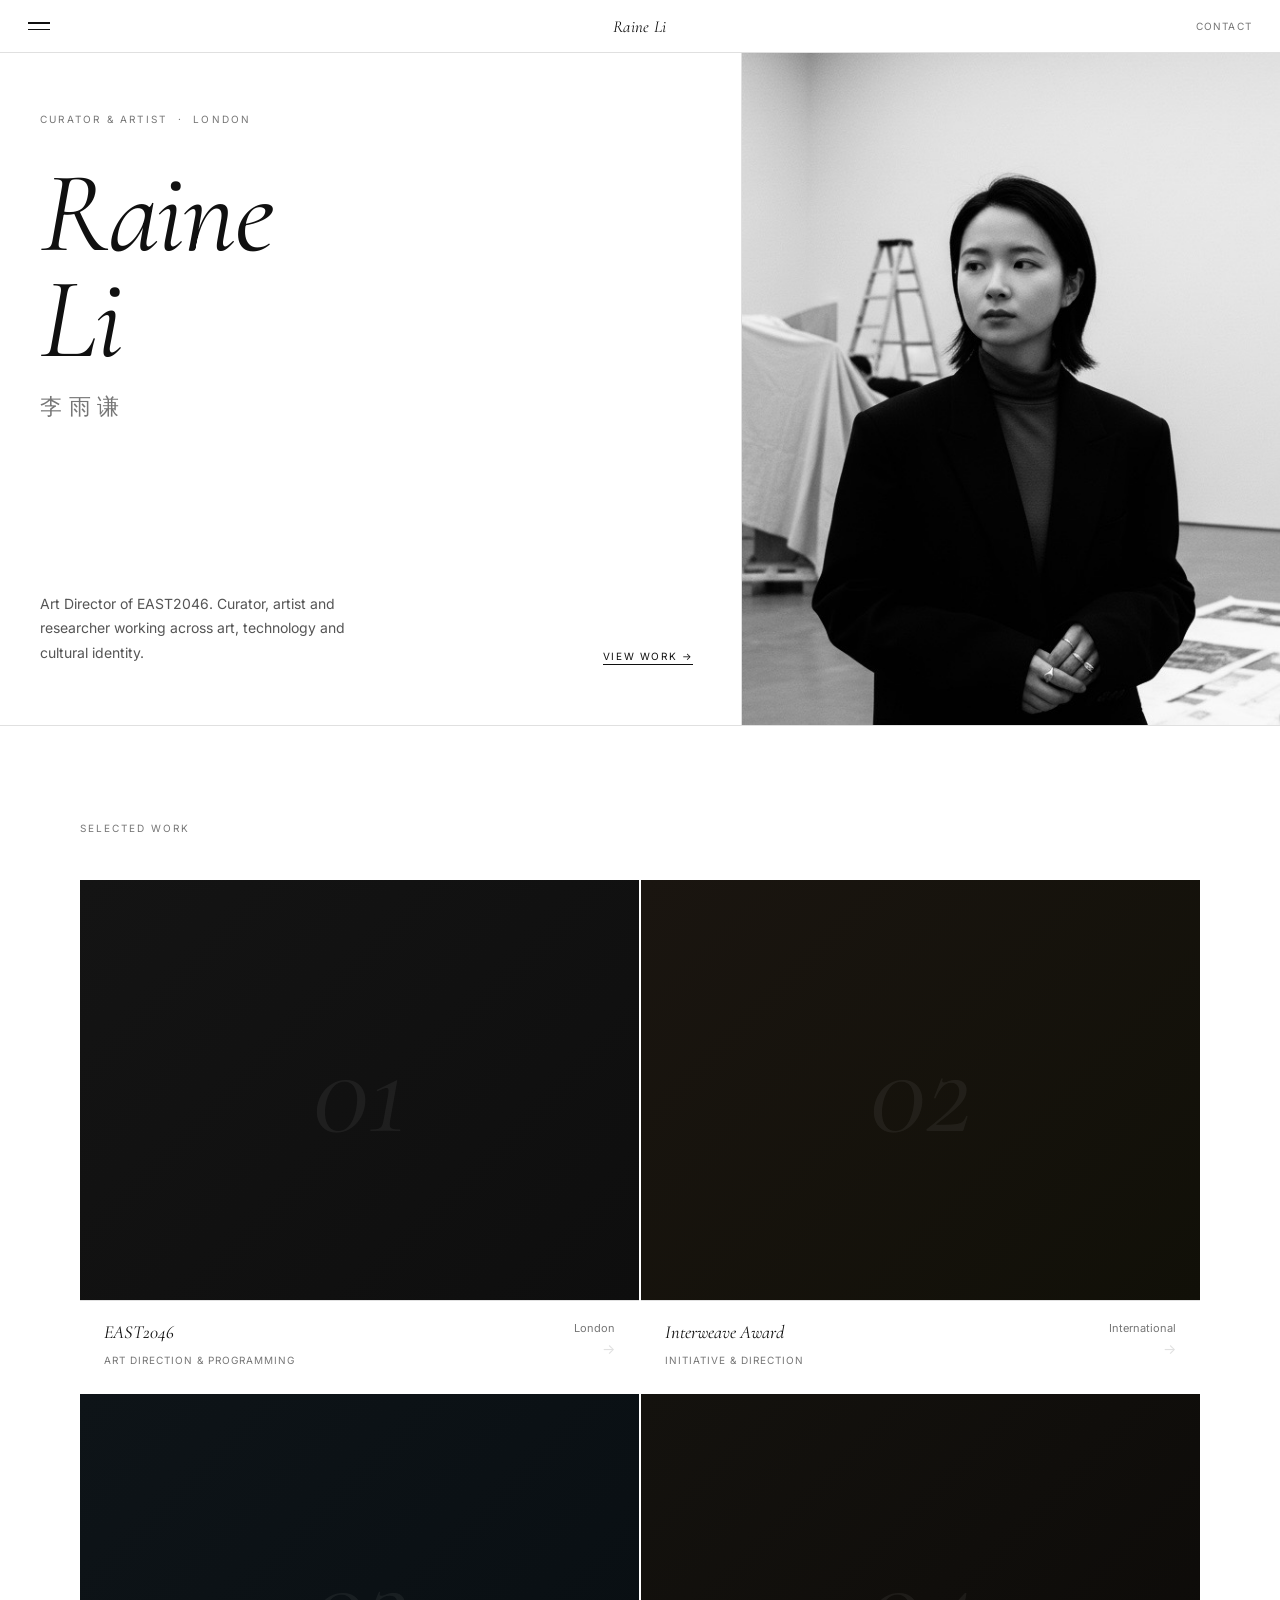
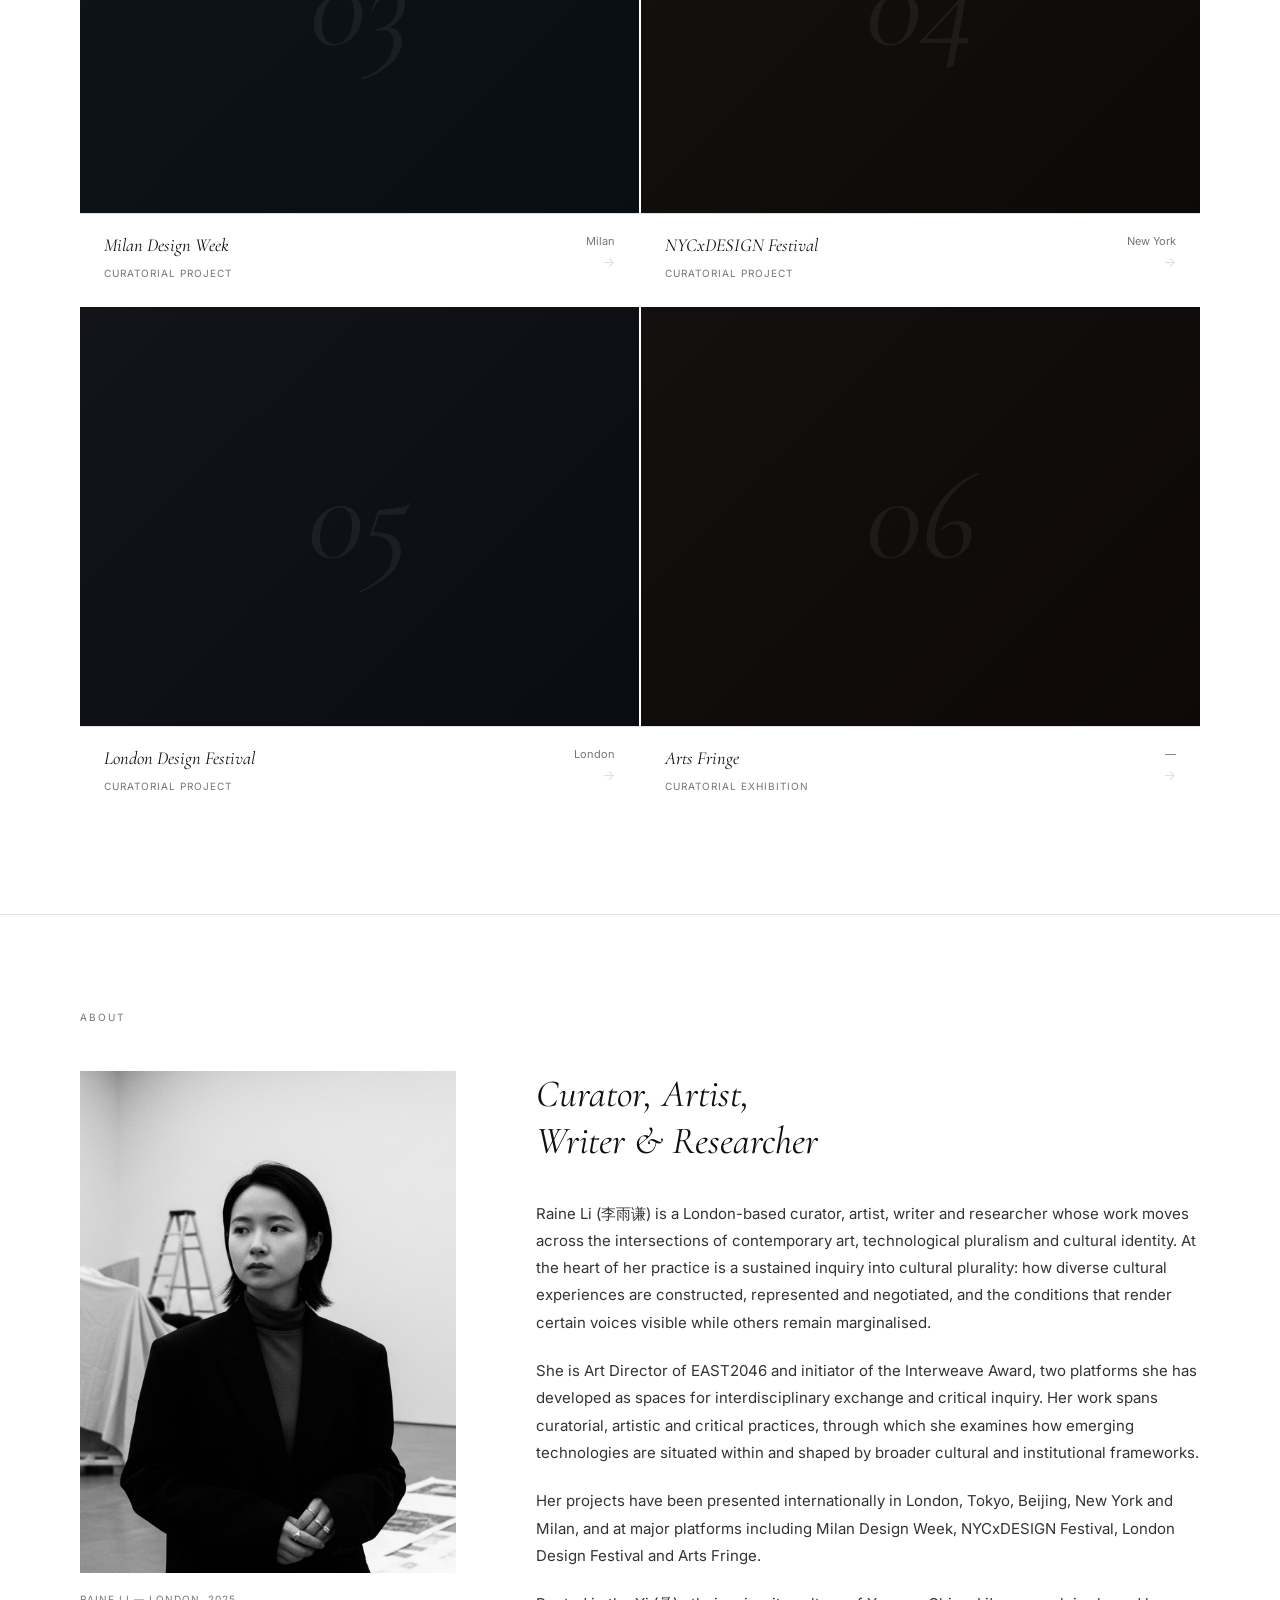
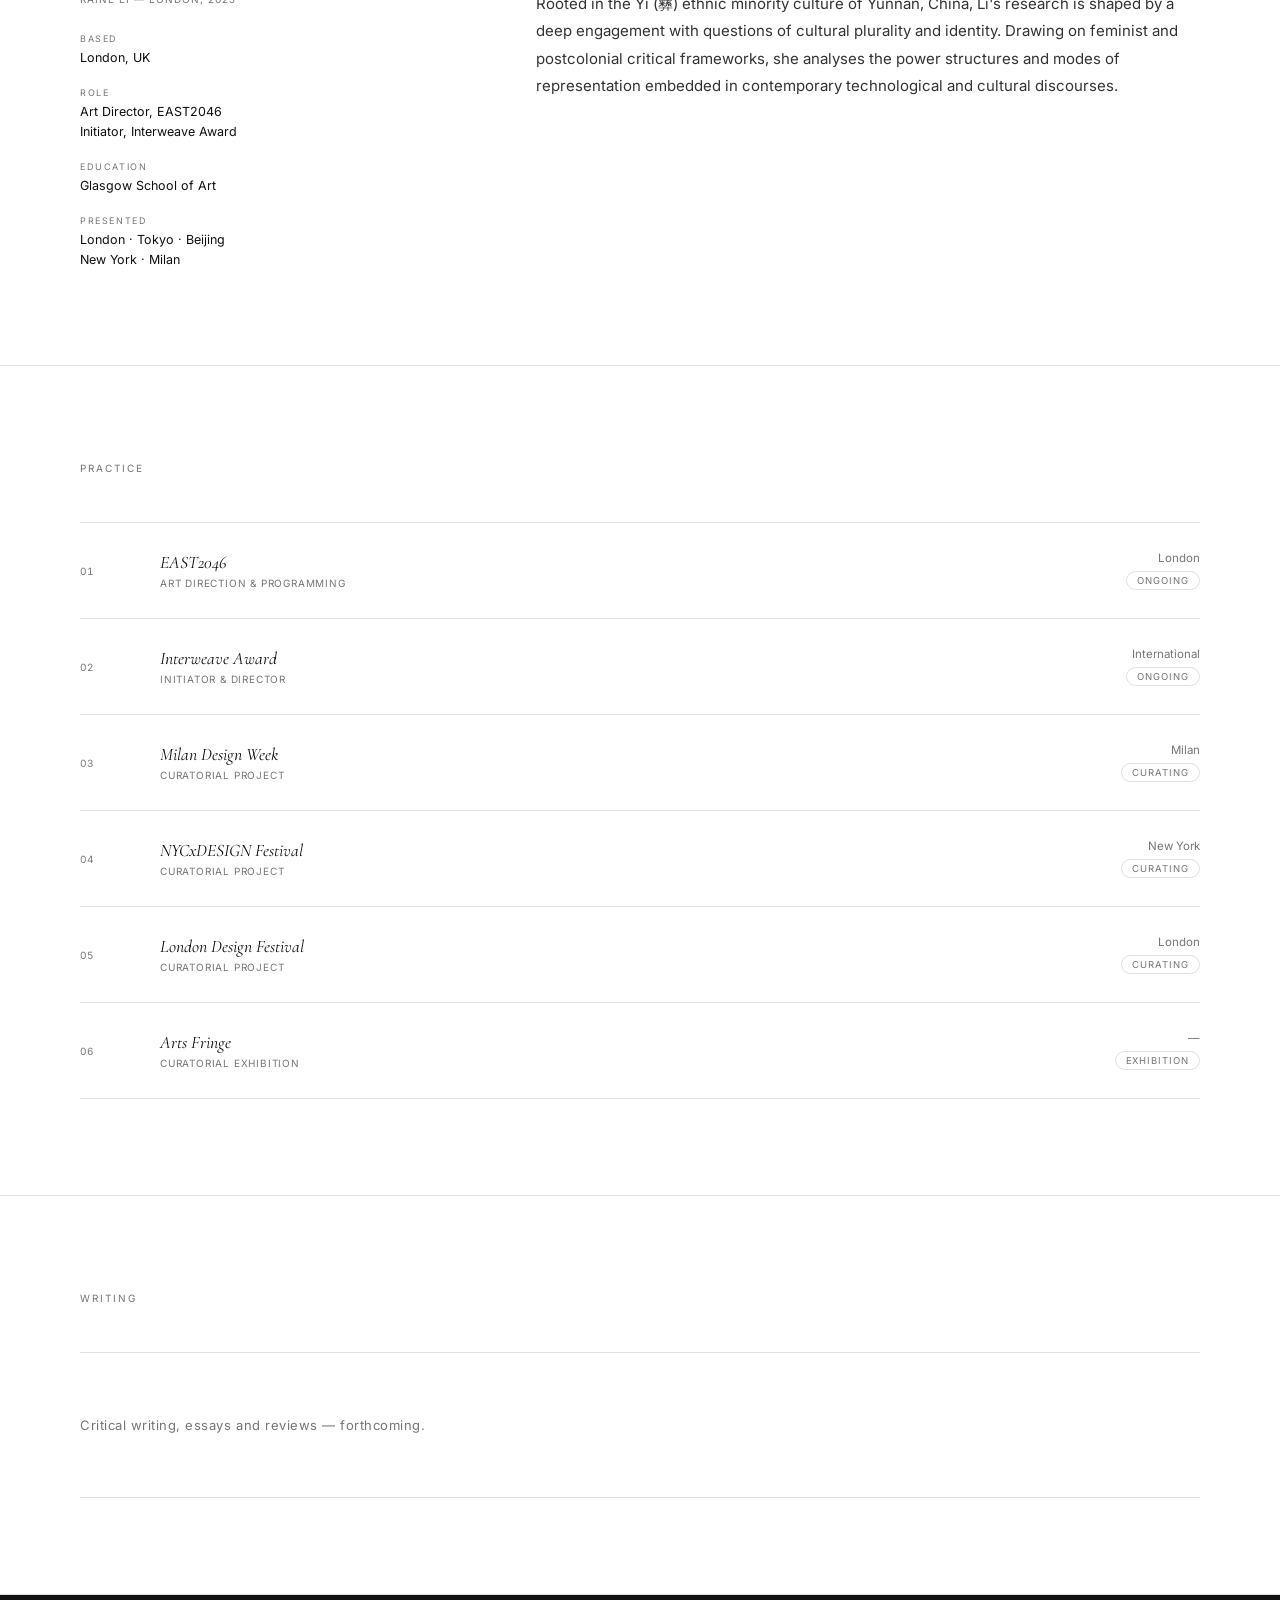
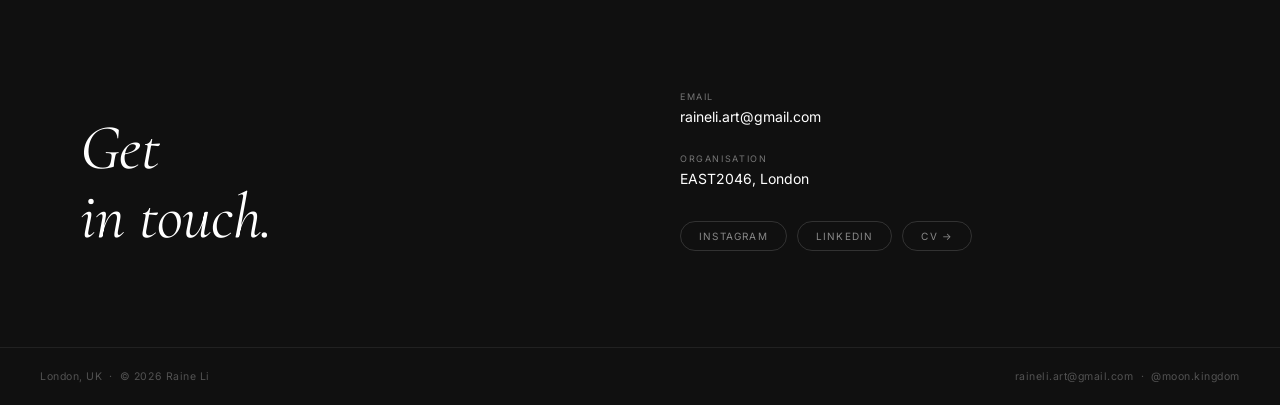
==== docs/index.html @ 2e4258d9 "Add initial website structure and assets - Created CNAME file for custom domain configuration. - Add" ====
<!DOCTYPE html>
<html lang="en">
<head>
  <meta charset="UTF-8" />
  <meta name="viewport" content="width=device-width, initial-scale=1.0" />
  <title>Raine Li — Curator & Artist</title>
  <meta name="description" content="Raine Li (李雨谦) is a London-based curator, artist, writer and researcher working across art, technology and cultural identity." />

  <!-- Fonts -->
  <link rel="preconnect" href="https://fonts.googleapis.com" />
  <link rel="preconnect" href="https://fonts.gstatic.com" crossorigin />
  <link href="https://fonts.googleapis.com/css2?family=Cormorant+Garamond:ital,wght@0,400;0,500;1,400;1,500&family=Inter:wght@300;400;500&display=swap" rel="stylesheet" />

  <!-- Styles -->
  <link rel="stylesheet" href="assets/css/style.css" />
</head>
<body>

  <!-- ══════════════════════════════════════════
       NAVIGATION
  ══════════════════════════════════════════ -->
  <nav class="nav js-nav" aria-label="Main navigation">

    <!-- Hamburger -->
    <button class="nav-burger js-burger" aria-label="Open menu" aria-expanded="false" aria-controls="nav-menu">
      <span></span>
      <span></span>
    </button>

    <!-- Logo (centred) -->
    <a href="index.html" class="nav-logo">Raine Li</a>

    <!-- Right slot — CV link, can be removed -->
    <div class="nav-right">
      <a href="#contact">Contact</a>
    </div>

  </nav>

  <!-- ══════════════════════════════════════════
       SIDE MENU  (Pace-style slide-in)
  ══════════════════════════════════════════ -->

  <!-- Scrim / backdrop -->
  <div class="nav-scrim js-nav-scrim" aria-hidden="true"></div>

  <!-- Menu panel -->
  <nav class="nav-menu js-nav-menu" id="nav-menu" aria-hidden="true" aria-label="Site menu">

    <!-- Close button -->
    <button class="nav-close js-nav-close" aria-label="Close menu">
      <svg viewBox="0 0 22 22" fill="none" xmlns="http://www.w3.org/2000/svg">
        <path fill-rule="evenodd" clip-rule="evenodd"
          d="M11 10.293l7.146-7.147.708.708L11.707 11l7.147 7.146-.708.708L11 11.707l-7.146 7.147-.708-.708L10.293 11 3.146 3.854l.708-.708L11 10.293z"
          fill="currentColor"/>
      </svg>
    </button>

    <!-- Primary links -->
    <ul class="nav-menu-list js-nav-list">
      <li class="nav-menu-item js-nav-item">
        <a href="#work">Work</a>
      </li>
      <li class="nav-menu-item js-nav-item">
        <a href="#about">About</a>
      </li>
      <li class="nav-menu-item js-nav-item">
        <a href="#practice">Practice</a>
      </li>
      <li class="nav-menu-item js-nav-item">
        <a href="#writing">Writing</a>
      </li>
      <li class="nav-menu-item js-nav-item">
        <a href="#contact">Contact</a>
      </li>
    </ul>

    <!-- Footer info inside menu -->
    <div class="nav-menu-footer js-nav-footer">
      <a href="mailto:raineli.art@gmail.com">raineli.art@gmail.com</a>
      <a href="https://instagram.com/moon.kingdom" target="_blank">@moon.kingdom</a>
      <a href="#" target="_blank">LinkedIn</a>
    </div>

  </nav>


  <!-- ══════════════════════════════════════════
       HERO  —  editorial, photo contained
  ══════════════════════════════════════════ -->
  <section class="hero" id="home">

    <div class="hero-text">
      <div class="hero-text-top">
        <span class="hero-eyebrow">Curator &amp; Artist &nbsp;·&nbsp; London</span>
        <h1 class="hero-name">Raine<br>Li</h1>
        <p class="hero-name-cn">李雨谦</p>
      </div>
      <div class="hero-text-bottom">
        <p class="hero-desc">
          Art Director of EAST2046. Curator, artist and researcher working across art, technology and cultural identity.
        </p>
        <a href="#work" class="hero-cta">View Work →</a>
      </div>
    </div>

    <div class="hero-media">
      <!-- Replace with: <img src="assets/images/portraits/raine-li.jpg" alt="Raine Li"> -->
      <img src="assets/images/portraits/raine-li.jpg" alt="Raine Li — London, 2025" />
    </div>

  </section>


  <!-- ══════════════════════════════════════════
       WORK / SELECTED PROJECTS
  ══════════════════════════════════════════ -->
  <section class="section" id="work">
    <div class="section-inner">
      <span class="eyebrow">Selected Work</span>

      <div class="projects-grid">

        <!-- PROJECT 01 — EAST2046 -->
        <a href="work/east2046.html" class="project-card">
          <div class="project-img">
            <!-- Add image: assets/images/work/east2046/cover.jpg -->
            <div class="project-placeholder ph-01">
              <span class="project-placeholder-num">01</span>
            </div>
          </div>
          <div class="project-info">
            <div class="project-info-left">
              <p class="project-title">EAST2046</p>
              <span class="project-sub">Art Direction &amp; Programming</span>
            </div>
            <div class="project-info-right">
              <span class="project-location">London</span>
              <span class="project-arrow">→</span>
            </div>
          </div>
        </a>

        <!-- PROJECT 02 — Interweave Award -->
        <a href="work/interweave-award.html" class="project-card">
          <div class="project-img">
            <!-- Add image: assets/images/work/interweave-award/cover.jpg -->
            <div class="project-placeholder ph-02">
              <span class="project-placeholder-num">02</span>
            </div>
          </div>
          <div class="project-info">
            <div class="project-info-left">
              <p class="project-title">Interweave Award</p>
              <span class="project-sub">Initiative &amp; Direction</span>
            </div>
            <div class="project-info-right">
              <span class="project-location">International</span>
              <span class="project-arrow">→</span>
            </div>
          </div>
        </a>

        <!-- PROJECT 03 — Milan Design Week -->
        <a href="work/milan-design-week.html" class="project-card">
          <div class="project-img">
            <!-- Add image: assets/images/work/milan-design-week/cover.jpg -->
            <div class="project-placeholder ph-03">
              <span class="project-placeholder-num">03</span>
            </div>
          </div>
          <div class="project-info">
            <div class="project-info-left">
              <p class="project-title">Milan Design Week</p>
              <span class="project-sub">Curatorial Project</span>
            </div>
            <div class="project-info-right">
              <span class="project-location">Milan</span>
              <span class="project-arrow">→</span>
            </div>
          </div>
        </a>

        <!-- PROJECT 04 — NYCxDESIGN -->
        <a href="work/nycxdesign.html" class="project-card">
          <div class="project-img">
            <!-- Add image: assets/images/work/nycxdesign/cover.jpg -->
            <div class="project-placeholder ph-04">
              <span class="project-placeholder-num">04</span>
            </div>
          </div>
          <div class="project-info">
            <div class="project-info-left">
              <p class="project-title">NYCxDESIGN Festival</p>
              <span class="project-sub">Curatorial Project</span>
            </div>
            <div class="project-info-right">
              <span class="project-location">New York</span>
              <span class="project-arrow">→</span>
            </div>
          </div>
        </a>

        <!-- PROJECT 05 — London Design Festival -->
        <a href="work/london-design-festival.html" class="project-card">
          <div class="project-img">
            <!-- Add image: assets/images/work/london-design-festival/cover.jpg -->
            <div class="project-placeholder ph-05">
              <span class="project-placeholder-num">05</span>
            </div>
          </div>
          <div class="project-info">
            <div class="project-info-left">
              <p class="project-title">London Design Festival</p>
              <span class="project-sub">Curatorial Project</span>
            </div>
            <div class="project-info-right">
              <span class="project-location">London</span>
              <span class="project-arrow">→</span>
            </div>
          </div>
        </a>

        <!-- PROJECT 06 — Arts Fringe -->
        <a href="work/arts-fringe.html" class="project-card">
          <div class="project-img">
            <!-- Add image: assets/images/work/arts-fringe/cover.jpg -->
            <div class="project-placeholder ph-06">
              <span class="project-placeholder-num">06</span>
            </div>
          </div>
          <div class="project-info">
            <div class="project-info-left">
              <p class="project-title">Arts Fringe</p>
              <span class="project-sub">Curatorial Exhibition</span>
            </div>
            <div class="project-info-right">
              <span class="project-location">—</span>
              <span class="project-arrow">→</span>
            </div>
          </div>
        </a>

      </div><!-- /projects-grid -->
    </div>
  </section>


  <!-- ══════════════════════════════════════════
       ABOUT
  ══════════════════════════════════════════ -->
  <section class="section" id="about">
    <div class="section-inner">
      <span class="eyebrow">About</span>

      <div class="about-grid">

        <!-- Left: portrait + meta -->
        <div class="about-left">
          <div class="about-portrait">
            <img src="assets/images/portraits/raine-li.jpg" alt="Raine Li" />
          </div>
          <p class="about-caption">Raine Li — London, 2025</p>
          <div class="about-meta">
            <div class="meta-item">
              <span class="meta-label">Based</span>
              <span class="meta-value">London, UK</span>
            </div>
            <div class="meta-item">
              <span class="meta-label">Role</span>
              <span class="meta-value">Art Director, EAST2046<br>Initiator, Interweave Award</span>
            </div>
            <div class="meta-item">
              <span class="meta-label">Education</span>
              <span class="meta-value">Glasgow School of Art</span>
            </div>
            <div class="meta-item">
              <span class="meta-label">Presented</span>
              <span class="meta-value">London · Tokyo · Beijing<br>New York · Milan</span>
            </div>
          </div>
        </div>

        <!-- Right: bio -->
        <div class="about-right">
          <h2 class="about-heading">Curator, Artist,<br>Writer &amp; Researcher</h2>
          <div class="about-text">
            <p>Raine Li (李雨谦) is a London-based curator, artist, writer and researcher whose work moves across the intersections of contemporary art, technological pluralism and cultural identity. At the heart of her practice is a sustained inquiry into cultural plurality: how diverse cultural experiences are constructed, represented and negotiated, and the conditions that render certain voices visible while others remain marginalised.</p>
            <p>She is Art Director of EAST2046 and initiator of the Interweave Award, two platforms she has developed as spaces for interdisciplinary exchange and critical inquiry. Her work spans curatorial, artistic and critical practices, through which she examines how emerging technologies are situated within and shaped by broader cultural and institutional frameworks.</p>
            <p>Her projects have been presented internationally in London, Tokyo, Beijing, New York and Milan, and at major platforms including Milan Design Week, NYCxDESIGN Festival, London Design Festival and Arts Fringe.</p>
            <p>Rooted in the Yi (彝) ethnic minority culture of Yunnan, China, Li's research is shaped by a deep engagement with questions of cultural plurality and identity. Drawing on feminist and postcolonial critical frameworks, she analyses the power structures and modes of representation embedded in contemporary technological and cultural discourses.</p>
          </div>
        </div>

      </div>
    </div>
  </section>


  <!-- ══════════════════════════════════════════
       PRACTICE — numbered list
  ══════════════════════════════════════════ -->
  <section class="section" id="practice">
    <div class="section-inner">
      <span class="eyebrow">Practice</span>

      <div class="practice-list">

        <div class="practice-row">
          <span class="practice-num">01</span>
          <div class="practice-info">
            <span class="practice-title">EAST2046</span>
            <span class="practice-sub">Art Direction &amp; Programming</span>
          </div>
          <div class="practice-right">
            <span class="practice-location">London</span>
            <span class="tag">Ongoing</span>
          </div>
        </div>

        <div class="practice-row">
          <span class="practice-num">02</span>
          <div class="practice-info">
            <span class="practice-title">Interweave Award</span>
            <span class="practice-sub">Initiator &amp; Director</span>
          </div>
          <div class="practice-right">
            <span class="practice-location">International</span>
            <span class="tag">Ongoing</span>
          </div>
        </div>

        <div class="practice-row">
          <span class="practice-num">03</span>
          <div class="practice-info">
            <span class="practice-title">Milan Design Week</span>
            <span class="practice-sub">Curatorial Project</span>
          </div>
          <div class="practice-right">
            <span class="practice-location">Milan</span>
            <span class="tag">Curating</span>
          </div>
        </div>

        <div class="practice-row">
          <span class="practice-num">04</span>
          <div class="practice-info">
            <span class="practice-title">NYCxDESIGN Festival</span>
            <span class="practice-sub">Curatorial Project</span>
          </div>
          <div class="practice-right">
            <span class="practice-location">New York</span>
            <span class="tag">Curating</span>
          </div>
        </div>

        <div class="practice-row">
          <span class="practice-num">05</span>
          <div class="practice-info">
            <span class="practice-title">London Design Festival</span>
            <span class="practice-sub">Curatorial Project</span>
          </div>
          <div class="practice-right">
            <span class="practice-location">London</span>
            <span class="tag">Curating</span>
          </div>
        </div>

        <div class="practice-row">
          <span class="practice-num">06</span>
          <div class="practice-info">
            <span class="practice-title">Arts Fringe</span>
            <span class="practice-sub">Curatorial Exhibition</span>
          </div>
          <div class="practice-right">
            <span class="practice-location">—</span>
            <span class="tag">Exhibition</span>
          </div>
        </div>

      </div>
    </div>
  </section>


  <!-- ══════════════════════════════════════════
       WRITING
  ══════════════════════════════════════════ -->
  <section class="section" id="writing">
    <div class="section-inner">
      <span class="eyebrow">Writing</span>

      <div class="writing-list">
        <!-- Placeholder — add writing items when ready -->
        <div class="writing-empty">
          <p>Critical writing, essays and reviews — forthcoming.</p>
        </div>

        <!--
          WRITING ITEM TEMPLATE — copy and paste below when you have content:

          <div class="writing-row">
            <div>
              <p class="writing-title">Essay or Article Title</p>
              <span class="writing-pub">Publication or Platform Name</span>
            </div>
            <span class="writing-year">2025</span>
          </div>
        -->
      </div>
    </div>
  </section>


  <!-- ══════════════════════════════════════════
       CONTACT
  ══════════════════════════════════════════ -->
  <section id="contact">
    <div class="section-inner">
      <h2 class="contact-heading">Get<br>in touch.</h2>
      <div class="contact-details">
        <div class="contact-item">
          <span class="contact-label">Email</span>
          <a href="mailto:raineli.art@gmail.com" class="contact-value">raineli.art@gmail.com</a>
        </div>
        <div class="contact-item">
          <span class="contact-label">Organisation</span>
          <span class="contact-value">EAST2046, London</span>
        </div>
        <div class="contact-social">
          <a href="https://instagram.com/moon.kingdom" target="_blank">Instagram</a>
          <a href="#" target="_blank">LinkedIn</a>
          <a href="#" target="_blank">CV →</a>
        </div>
      </div>
    </div>
  </section>


  <!-- ══════════════════════════════════════════
       FOOTER
  ══════════════════════════════════════════ -->
  <footer>
    <div class="footer-l">London, UK &nbsp;·&nbsp; © 2026 Raine Li</div>
    <div class="footer-r">
      <a href="mailto:raineli.art@gmail.com">raineli.art@gmail.com</a>
      &nbsp;·&nbsp;
      <a href="https://instagram.com/moon.kingdom" target="_blank">@moon.kingdom</a>
    </div>
  </footer>


  <!-- ══════════════════════════════════════════
       SCRIPTS
  ══════════════════════════════════════════ -->
  <!-- GSAP (Pace Gallery also uses this) -->
  <script src="https://cdnjs.cloudflare.com/ajax/libs/gsap/3.12.5/gsap.min.js"></script>
  <!-- Site JS -->
  <script src="assets/js/main.js"></script>

</body>
</html>
---- docs/assets/css/style.css ----
/* ============================================================
   RAINE LI — style.css
   Inspired by Pace Gallery interaction patterns
   ============================================================ */

/* ── Google Fonts ── */
@import url('https://fonts.googleapis.com/css2?family=Cormorant+Garamond:ital,wght@0,400;0,500;1,400;1,500&family=Inter:wght@300;400;500&display=swap');

/* ── Reset ── */
*, *::before, *::after { box-sizing: border-box; margin: 0; padding: 0; }

/* ── Tokens ── */
:root {
  --black:      #101010;    /* Pace's exact black */
  --white:      #ffffff;
  --grey:       #767676;
  --light:      #e0e0e0;
  --off-white:  #f7f6f4;
  --nav-h:      53px;       /* Pace's exact nav height */

  --sans:   'Inter', 'Helvetica Neue', Helvetica, Arial, sans-serif;
  --serif:  'Cormorant Garamond', 'Times New Roman', Georgia, serif;

  --ease-menu: cubic-bezier(0.77, 0, 0.175, 1);
}

/* ── Base ── */
html { font-size: 16px; scroll-behavior: smooth; }
body {
  background: var(--white);
  color: var(--black);
  font-family: var(--sans);
  -webkit-font-smoothing: antialiased;
  overflow-x: hidden;
}
body.nav-open { overflow: hidden; }   /* body scroll lock when menu open */
a  { text-decoration: none; color: inherit; }
ul { list-style: none; }
img { display: block; width: 100%; height: 100%; object-fit: cover; }


/* ============================================================
   NAV
   ============================================================ */
.nav {
  position: sticky;
  top: 0;
  height: var(--nav-h);
  display: grid;
  grid-template-columns: 1fr auto 1fr;
  align-items: center;
  padding: 0 28px;
  background: var(--white);
  border-bottom: 1px solid var(--light);
  z-index: 100;
  transition: box-shadow 0.25s ease;
}
.nav.scrolled { box-shadow: 0 1px 12px rgba(0,0,0,0.06); }

/* Burger */
.nav-burger {
  justify-self: start;
  background: none;
  border: none;
  cursor: pointer;
  padding: 10px 8px 10px 0;
  display: flex;
  flex-direction: column;
  gap: 5px;
  line-height: 0;
}
.nav-burger span {
  display: block;
  width: 22px;
  height: 1.5px;
  background: var(--black);
  transition: transform 0.35s ease, opacity 0.25s ease, width 0.25s ease;
  transform-origin: center;
}

/* Logo — centred */
.nav-logo {
  justify-self: center;
  font-family: var(--serif);
  font-style: italic;
  font-size: 1.05rem;
  font-weight: 400;
  letter-spacing: 0.02em;
  color: var(--black);
}

/* Right slot (empty for now, could add CV link) */
.nav-right {
  justify-self: end;
  font-size: 10px;
  letter-spacing: 0.12em;
  text-transform: uppercase;
  color: var(--grey);
}


/* ============================================================
   SIDE MENU  (Pace-style: slides in from left, black)
   ============================================================ */

/* Scrim */
.nav-scrim {
  position: fixed;
  inset: 0;
  background: rgba(0, 0, 0, 0.55);
  z-index: 200;
  opacity: 0;
  pointer-events: none;
  transition: opacity 0.45s ease;
}
body.nav-open .nav-scrim {
  opacity: 1;
  pointer-events: all;
}

/* Menu panel */
.nav-menu {
  position: fixed;
  top: 0;
  left: 0;
  height: 100vh;
  width: 460px;
  background: var(--black);
  z-index: 300;
  padding: 0 56px 56px;
  overflow-y: auto;
  transform: translateX(-100%);
  transition: transform 0.55s var(--ease-menu);
}
body.nav-open .nav-menu {
  transform: translateX(0);
}

/* Close button */
.nav-close {
  display: flex;
  align-items: center;
  justify-content: center;
  width: 44px;
  height: 44px;
  background: none;
  border: none;
  cursor: pointer;
  margin: 28px 0 0 -12px;
  color: var(--white);
  opacity: 0; /* animated in by GSAP */
}
.nav-close svg { width: 18px; height: 18px; }

/* Menu primary links */
.nav-menu-list {
  margin-top: 56px;
  display: flex;
  flex-direction: column;
}
.nav-menu-item {
  opacity: 0;  /* GSAP animates in */
  overflow: hidden;
}
.nav-menu-item a {
  font-family: var(--serif);
  font-style: italic;
  font-size: clamp(2.4rem, 4.5vw, 3.2rem);
  font-weight: 400;
  color: var(--white);
  line-height: 1.25;
  display: block;
  padding: 6px 0;
  transition: opacity 0.15s linear;
}
.nav-menu-item a:hover { opacity: 0.55; }

/* Menu dimming on sibling hover — controlled by JS */
.nav-menu-list.has-hover .nav-menu-item:not(.is-hovered) a {
  opacity: 0.25;
}

/* Menu footer (contact, social) */
.nav-menu-footer {
  margin-top: 56px;
  padding-top: 32px;
  border-top: 1px solid rgba(255,255,255,0.1);
  display: flex;
  flex-direction: column;
  gap: 10px;
  opacity: 0; /* GSAP animates in */
}
.nav-menu-footer a {
  font-size: 12px;
  letter-spacing: 0.06em;
  color: rgba(255,255,255,0.4);
  transition: color 0.2s ease;
}
.nav-menu-footer a:hover { color: var(--white); }


/* ============================================================
   SECTION BASE
   ============================================================ */
.section {
  border-bottom: 1px solid var(--light);
}
.section-inner {
  max-width: 1200px;
  margin: 0 auto;
  padding: 96px 40px;
}
.eyebrow {
  font-size: 10px;
  letter-spacing: 0.2em;
  text-transform: uppercase;
  color: var(--grey);
  margin-bottom: 48px;
  display: block;
}


/* ============================================================
   HERO  —  editorial split, photo contained (not full-bleed)
   ============================================================ */
.hero {
  display: grid;
  grid-template-columns: 58% 42%;
  min-height: 72vh;
  border-bottom: 1px solid var(--light);
}

.hero-text {
  display: flex;
  flex-direction: column;
  justify-content: space-between;
  padding: 60px 48px 60px 40px;
  border-right: 1px solid var(--light);
}
.hero-text-top {}

.hero-eyebrow {
  font-size: 10px;
  letter-spacing: 0.22em;
  text-transform: uppercase;
  color: var(--grey);
  margin-bottom: 36px;
  display: block;
}
.hero-name {
  font-family: var(--serif);
  font-style: italic;
  font-size: clamp(4rem, 9vw, 8.5rem);
  font-weight: 400;
  line-height: 0.92;
  letter-spacing: -0.02em;
  color: var(--black);
}
.hero-name-cn {
  font-family: var(--serif);
  font-size: clamp(0.9rem, 2vw, 1.4rem);
  font-weight: 400;
  color: var(--grey);
  letter-spacing: 0.3em;
  margin-top: 18px;
}
.hero-text-bottom {
  display: flex;
  align-items: flex-end;
  justify-content: space-between;
  gap: 24px;
}
.hero-desc {
  max-width: 320px;
  font-size: 14px;
  line-height: 1.75;
  color: #555;
}
.hero-cta {
  display: inline-flex;
  align-items: center;
  gap: 8px;
  font-size: 10px;
  letter-spacing: 0.16em;
  text-transform: uppercase;
  color: var(--black);
  white-space: nowrap;
  border-bottom: 1px solid currentColor;
  padding-bottom: 2px;
  transition: opacity 0.2s ease;
}
.hero-cta:hover { opacity: 0.4; }

/* Photo — contained, editorial */
.hero-media {
  position: relative;
  overflow: hidden;
  background: #ddd;
}
.hero-media img {
  width: 100%;
  height: 100%;
  object-fit: cover;
  object-position: center 12%;
}


/* ============================================================
   WORK / PROJECTS — 2-col grid, Pace card style
   ============================================================ */
#work .projects-grid {
  display: grid;
  grid-template-columns: repeat(2, 1fr);
  gap: 2px;
  margin-top: -2px;
}

.project-card {
  position: relative;
  overflow: hidden;
  cursor: pointer;
  display: block;
  text-decoration: none;
  color: inherit;
}

/* Image area */
.project-img {
  aspect-ratio: 4 / 3;
  position: relative;
  overflow: hidden;
}
.project-img img {
  transition: transform 0.65s ease;
}
.project-card:hover .project-img img {
  transform: scale(1.04);
}

/* Placeholder — shown when no real image yet */
.project-placeholder {
  width: 100%;
  height: 100%;
  display: flex;
  align-items: center;
  justify-content: center;
}
.project-placeholder-num {
  font-family: var(--serif);
  font-style: italic;
  font-size: 8rem;
  color: rgba(255,255,255,0.06);
  user-select: none;
  transition: color 0.4s ease;
}
.project-card:hover .project-placeholder-num {
  color: rgba(255,255,255,0.1);
}

/* Per-project placeholder colours */
.ph-01 { background: linear-gradient(135deg, #141414, #0e0e0e); }
.ph-02 { background: linear-gradient(135deg, #1a1510, #111008); }
.ph-03 { background: linear-gradient(135deg, #0e1418, #080e12); }
.ph-04 { background: linear-gradient(135deg, #14120e, #0c0a08); }
.ph-05 { background: linear-gradient(135deg, #12141a, #0a0c12); }
.ph-06 { background: linear-gradient(135deg, #141010, #0e0808); }

/* Card info below image */
.project-info {
  padding: 20px 24px 24px;
  border-top: 1px solid var(--light);
  display: flex;
  justify-content: space-between;
  align-items: flex-start;
  gap: 16px;
  background: var(--white);
  transition: background 0.2s ease;
}
.project-card:hover .project-info { background: var(--off-white); }

.project-info-left {}
.project-title {
  font-family: var(--serif);
  font-style: italic;
  font-size: 1.15rem;
  font-weight: 400;
  margin-bottom: 5px;
  line-height: 1.2;
}
.project-sub {
  font-size: 10px;
  letter-spacing: 0.1em;
  text-transform: uppercase;
  color: var(--grey);
}
.project-info-right {
  display: flex;
  flex-direction: column;
  align-items: flex-end;
  gap: 5px;
  flex-shrink: 0;
}
.project-location {
  font-size: 11px;
  color: var(--grey);
}
.project-arrow {
  font-size: 14px;
  color: var(--light);
  transition: color 0.2s ease, transform 0.2s ease;
}
.project-card:hover .project-arrow {
  color: var(--black);
  transform: translateX(3px);
}


/* ============================================================
   ABOUT
   ============================================================ */
#about .about-grid {
  display: grid;
  grid-template-columns: 0.85fr 1.5fr;
  gap: 80px;
  align-items: start;
}
.about-left { }
.about-portrait {
  aspect-ratio: 3 / 4;
  overflow: hidden;
  background: #ccc;
  margin-bottom: 20px;
}
.about-portrait img {
  width: 100%;
  height: 100%;
  object-fit: cover;
  object-position: center 10%;
}
.about-caption {
  font-size: 10px;
  letter-spacing: 0.1em;
  text-transform: uppercase;
  color: var(--grey);
}
.about-meta {
  margin-top: 28px;
  display: flex;
  flex-direction: column;
  gap: 20px;
}
.meta-item { display: flex; flex-direction: column; gap: 4px; }
.meta-label {
  font-size: 9px;
  letter-spacing: 0.18em;
  text-transform: uppercase;
  color: var(--grey);
}
.meta-value {
  font-size: 12.5px;
  color: var(--black);
  line-height: 1.55;
}

.about-right {}
.about-heading {
  font-family: var(--serif);
  font-style: italic;
  font-size: clamp(1.8rem, 3vw, 2.4rem);
  font-weight: 400;
  line-height: 1.2;
  margin-bottom: 36px;
}
.about-text p {
  font-size: 15px;
  line-height: 1.82;
  color: #333;
  margin-bottom: 1.4em;
}
.about-text p:last-child { margin-bottom: 0; }


/* ============================================================
   PRACTICE — numbered list
   ============================================================ */
.practice-list {
  border-top: 1px solid var(--light);
}
.practice-row {
  display: grid;
  grid-template-columns: 48px 1fr auto;
  align-items: center;
  gap: 32px;
  padding: 28px 0;
  border-bottom: 1px solid var(--light);
  transition: padding-left 0.2s ease;
  cursor: default;
}
.practice-row:hover { padding-left: 6px; }
.practice-num {
  font-size: 10px;
  color: var(--grey);
  letter-spacing: 0.06em;
  font-variant-numeric: tabular-nums;
}
.practice-info { display: flex; flex-direction: column; gap: 4px; }
.practice-title {
  font-family: var(--serif);
  font-style: italic;
  font-size: 1.1rem;
  font-weight: 400;
}
.practice-sub {
  font-size: 10px;
  letter-spacing: 0.08em;
  text-transform: uppercase;
  color: var(--grey);
}
.practice-right {
  display: flex;
  flex-direction: column;
  align-items: flex-end;
  gap: 6px;
}
.practice-location { font-size: 11.5px; color: var(--grey); }
.tag {
  display: inline-block;
  padding: 3px 10px;
  border-radius: 999px;
  border: 1px solid var(--light);
  font-size: 9.5px;
  letter-spacing: 0.1em;
  text-transform: uppercase;
  color: var(--grey);
}


/* ============================================================
   WRITING
   ============================================================ */
.writing-list { border-top: 1px solid var(--light); }
.writing-empty {
  padding: 64px 0;
  border-bottom: 1px solid var(--light);
}
.writing-empty p {
  font-size: 13px;
  color: var(--grey);
  letter-spacing: 0.04em;
}
.writing-row {
  display: grid;
  grid-template-columns: 1fr auto;
  align-items: center;
  gap: 32px;
  padding: 26px 0;
  border-bottom: 1px solid var(--light);
  transition: padding-left 0.2s ease;
  cursor: pointer;
}
.writing-row:hover { padding-left: 6px; }
.writing-title {
  font-family: var(--serif);
  font-style: italic;
  font-size: 1.05rem;
  font-weight: 400;
  margin-bottom: 4px;
}
.writing-pub {
  font-size: 10px;
  letter-spacing: 0.08em;
  text-transform: uppercase;
  color: var(--grey);
}
.writing-year { font-size: 11px; color: var(--grey); }


/* ============================================================
   CONTACT
   ============================================================ */
#contact {
  background: var(--black);
  border-bottom: none;
}
#contact .section-inner {
  display: grid;
  grid-template-columns: 1fr 1fr;
  gap: 80px;
  align-items: end;
  padding-bottom: 96px;
}
.contact-heading {
  font-family: var(--serif);
  font-style: italic;
  font-size: clamp(2.4rem, 5vw, 4rem);
  font-weight: 400;
  color: var(--white);
  line-height: 1.08;
  letter-spacing: -0.01em;
}
.contact-details { display: flex; flex-direction: column; gap: 28px; }
.contact-item { display: flex; flex-direction: column; gap: 6px; }
.contact-label {
  font-size: 9px;
  letter-spacing: 0.18em;
  text-transform: uppercase;
  color: var(--grey);
}
.contact-value {
  font-size: 14px;
  color: var(--white);
  transition: opacity 0.2s ease;
}
.contact-value:hover { opacity: 0.4; }
.contact-social { display: flex; gap: 10px; margin-top: 6px; }
.contact-social a {
  padding: 8px 18px;
  border-radius: 999px;
  border: 1px solid rgba(255,255,255,0.14);
  font-size: 10px;
  letter-spacing: 0.12em;
  text-transform: uppercase;
  color: rgba(255,255,255,0.5);
  transition: border-color 0.2s ease, color 0.2s ease;
}
.contact-social a:hover { border-color: var(--white); color: var(--white); }


/* ============================================================
   FOOTER
   ============================================================ */
footer {
  background: var(--black);
  border-top: 1px solid rgba(255,255,255,0.07);
  padding: 22px 40px;
  display: flex;
  justify-content: space-between;
  align-items: center;
}
.footer-l, .footer-r {
  font-size: 10.5px;
  letter-spacing: 0.05em;
  color: rgba(255,255,255,0.28);
}
.footer-r a { color: rgba(255,255,255,0.28); transition: color 0.2s; }
.footer-r a:hover { color: rgba(255,255,255,0.7); }


/* ============================================================
   RESPONSIVE
   ============================================================ */
@media (max-width: 960px) {
  .nav-menu { width: 100%; }

  .hero {
    grid-template-columns: 1fr;
    min-height: auto;
  }
  .hero-text { border-right: none; padding: 48px 24px; }
  .hero-media { height: 55vw; min-height: 280px; }
  .hero-text-bottom { flex-direction: column; align-items: flex-start; gap: 20px; }

  #work .projects-grid { grid-template-columns: 1fr; }

  #about .about-grid { grid-template-columns: 1fr; gap: 48px; }
  .about-portrait { aspect-ratio: 4/3; }

  #contact .section-inner { grid-template-columns: 1fr; gap: 48px; }
}

@media (max-width: 600px) {
  .section-inner { padding: 64px 20px; }
  .nav { padding: 0 20px; }
  .nav-menu { padding: 0 28px 48px; }
  .nav-menu-list { margin-top: 40px; }
  footer { padding: 20px; flex-direction: column; gap: 8px; align-items: flex-start; }
}
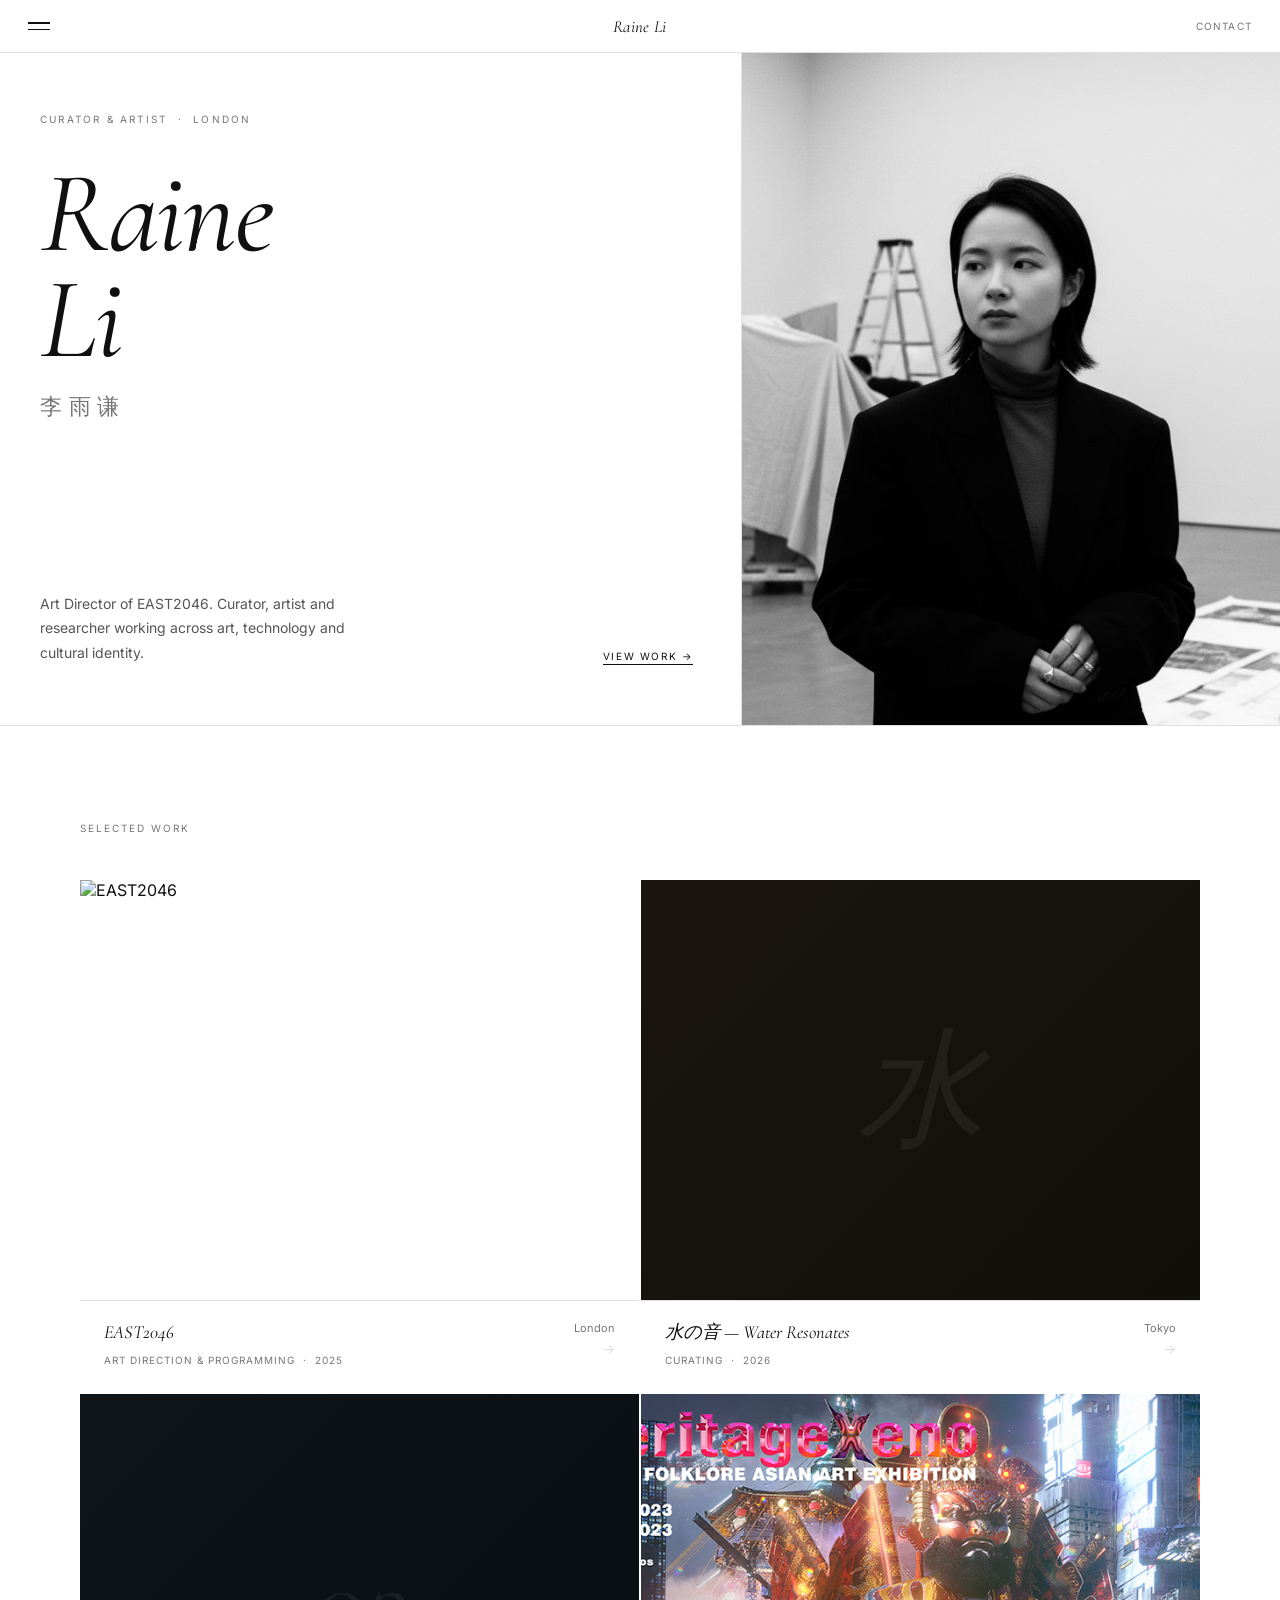
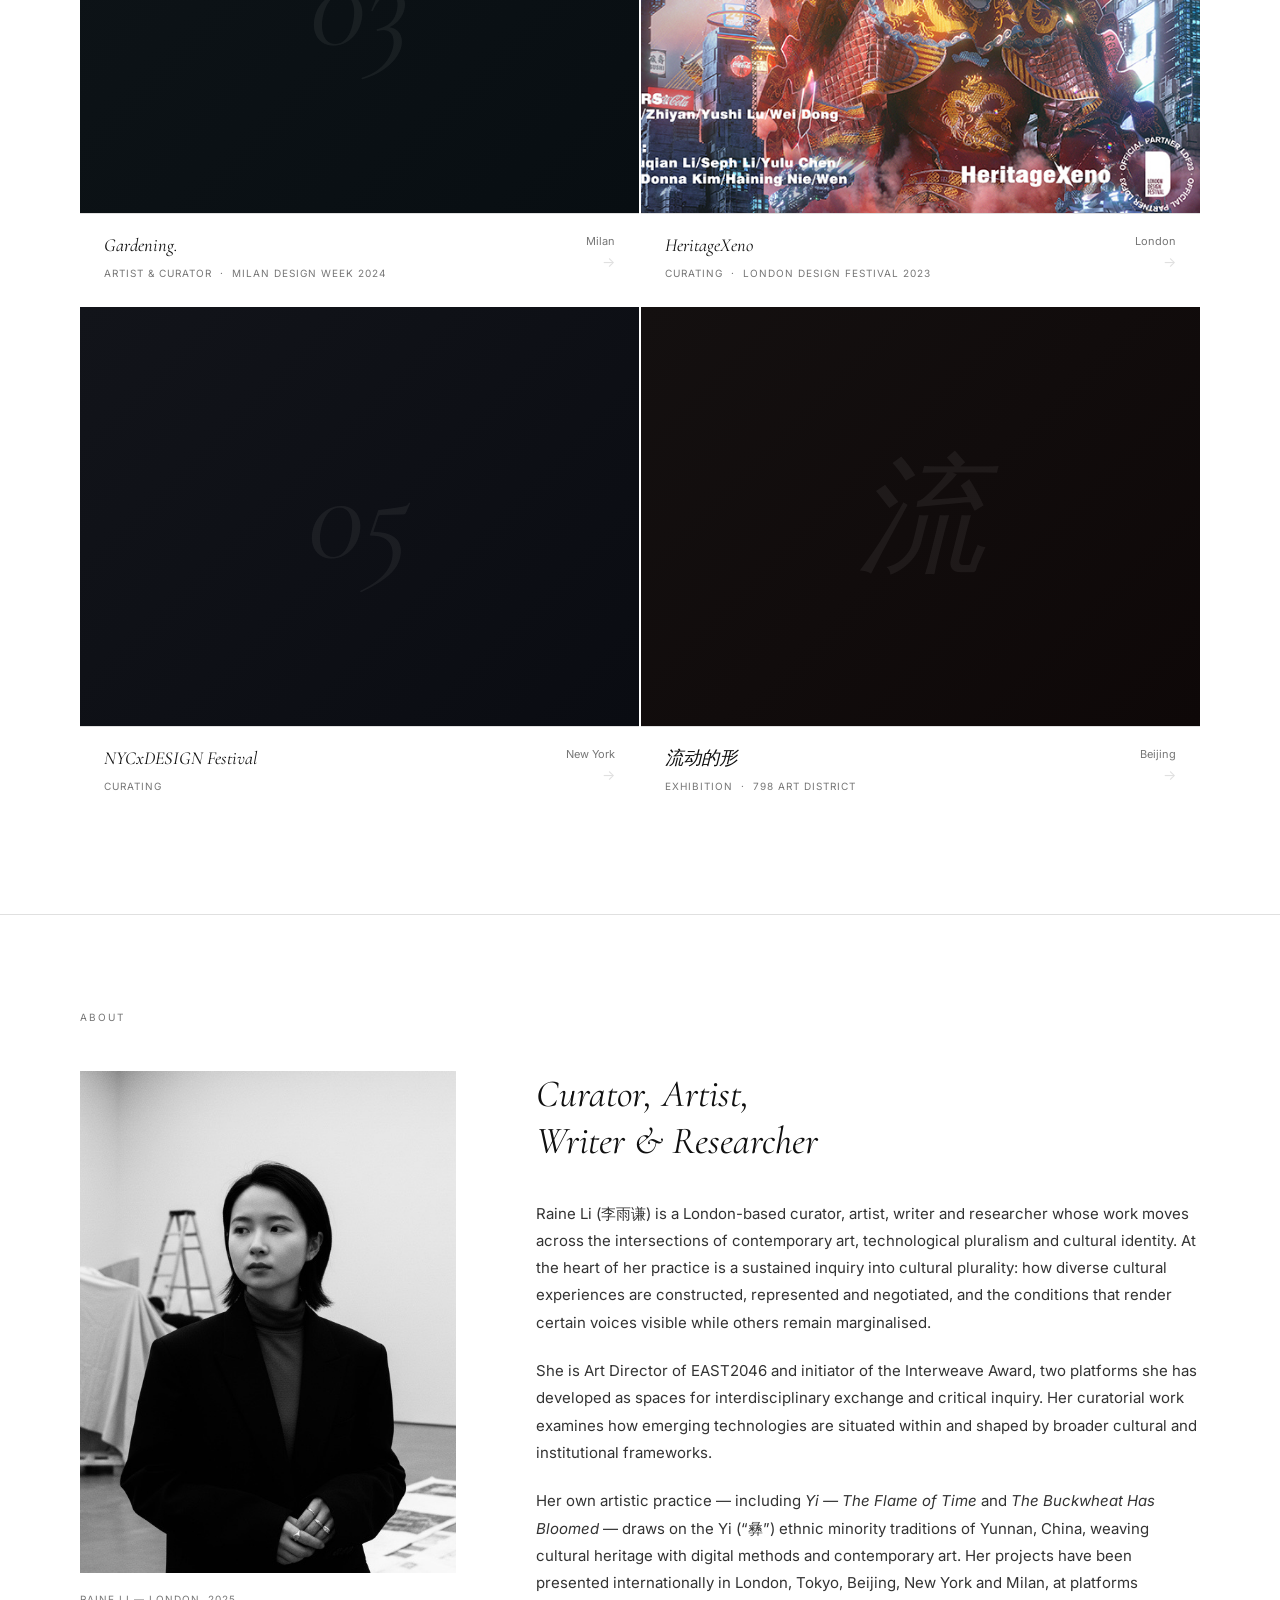
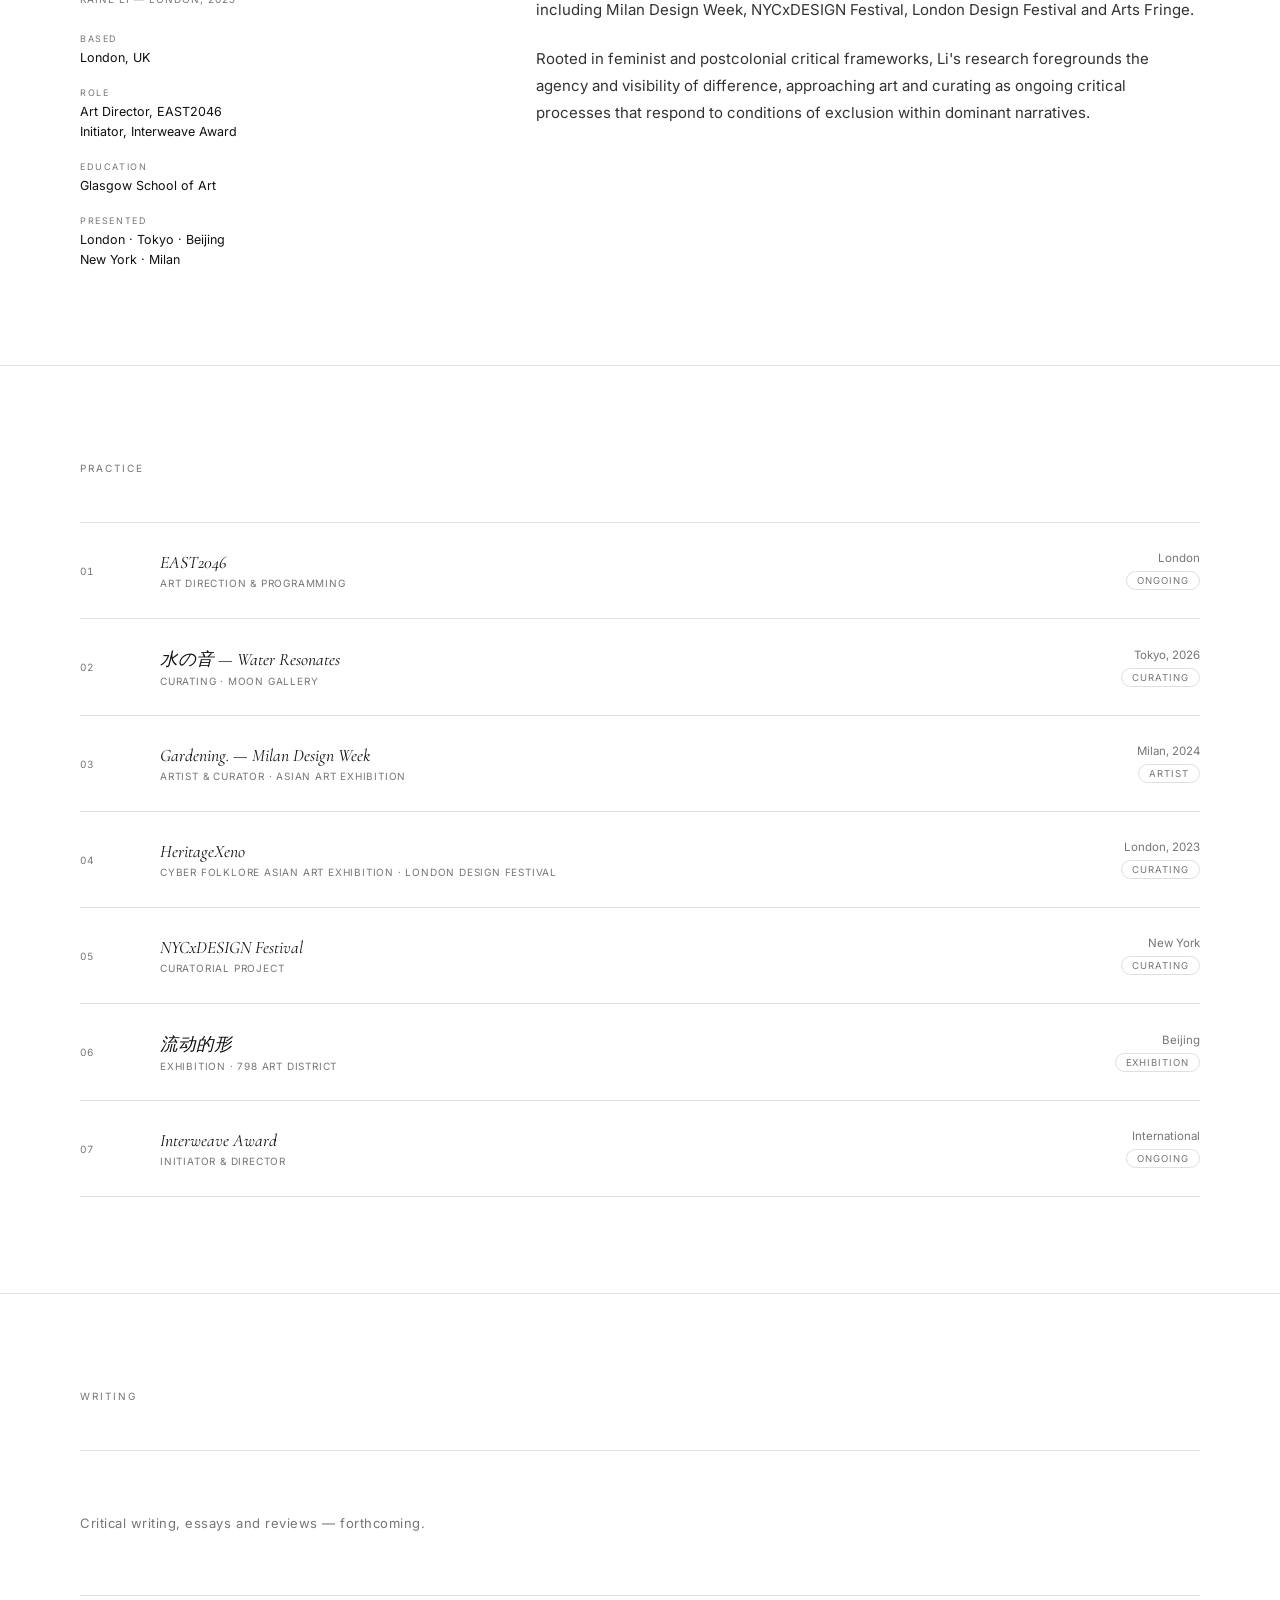
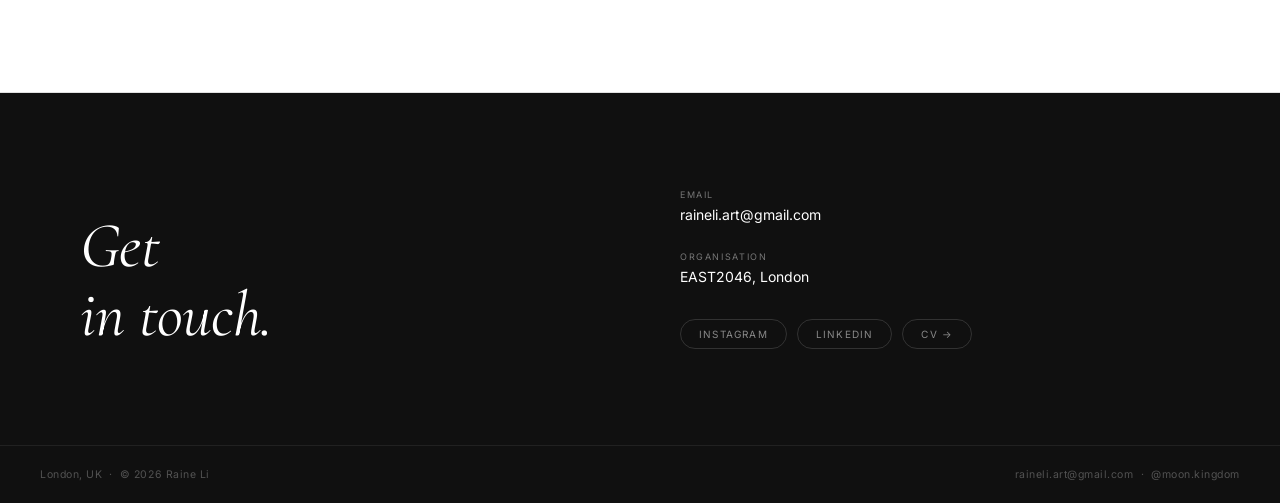
==== commit 87fd1bab: "Update website content and add project pages Publish the latest site refresh by updating the homepag" ====
--- a/docs/index.html
+++ b/docs/index.html
@@ -5,262 +5,182 @@
   <meta name="viewport" content="width=device-width, initial-scale=1.0" />
   <title>Raine Li — Curator & Artist</title>
   <meta name="description" content="Raine Li (李雨谦) is a London-based curator, artist, writer and researcher working across art, technology and cultural identity." />
-
-  <!-- Fonts -->
   <link rel="preconnect" href="https://fonts.googleapis.com" />
   <link rel="preconnect" href="https://fonts.gstatic.com" crossorigin />
   <link href="https://fonts.googleapis.com/css2?family=Cormorant+Garamond:ital,wght@0,400;0,500;1,400;1,500&family=Inter:wght@300;400;500&display=swap" rel="stylesheet" />
-
-  <!-- Styles -->
   <link rel="stylesheet" href="assets/css/style.css" />
 </head>
 <body>
 
-  <!-- ══════════════════════════════════════════
-       NAVIGATION
-  ══════════════════════════════════════════ -->
   <nav class="nav js-nav" aria-label="Main navigation">
-
-    <!-- Hamburger -->
     <button class="nav-burger js-burger" aria-label="Open menu" aria-expanded="false" aria-controls="nav-menu">
-      <span></span>
-      <span></span>
+      <span></span><span></span>
     </button>
-
-    <!-- Logo (centred) -->
     <a href="index.html" class="nav-logo">Raine Li</a>
-
-    <!-- Right slot — CV link, can be removed -->
-    <div class="nav-right">
-      <a href="#contact">Contact</a>
-    </div>
-
+    <div class="nav-right"><a href="#contact">Contact</a></div>
   </nav>
 
-  <!-- ══════════════════════════════════════════
-       SIDE MENU  (Pace-style slide-in)
-  ══════════════════════════════════════════ -->
-
-  <!-- Scrim / backdrop -->
   <div class="nav-scrim js-nav-scrim" aria-hidden="true"></div>
 
-  <!-- Menu panel -->
-  <nav class="nav-menu js-nav-menu" id="nav-menu" aria-hidden="true" aria-label="Site menu">
-
-    <!-- Close button -->
+  <nav class="nav-menu js-nav-menu" id="nav-menu" aria-hidden="true">
     <button class="nav-close js-nav-close" aria-label="Close menu">
       <svg viewBox="0 0 22 22" fill="none" xmlns="http://www.w3.org/2000/svg">
-        <path fill-rule="evenodd" clip-rule="evenodd"
-          d="M11 10.293l7.146-7.147.708.708L11.707 11l7.147 7.146-.708.708L11 11.707l-7.146 7.147-.708-.708L10.293 11 3.146 3.854l.708-.708L11 10.293z"
-          fill="currentColor"/>
+        <path fill-rule="evenodd" clip-rule="evenodd" d="M11 10.293l7.146-7.147.708.708L11.707 11l7.147 7.146-.708.708L11 11.707l-7.146 7.147-.708-.708L10.293 11 3.146 3.854l.708-.708L11 10.293z" fill="currentColor"/>
       </svg>
     </button>
-
-    <!-- Primary links -->
     <ul class="nav-menu-list js-nav-list">
-      <li class="nav-menu-item js-nav-item">
-        <a href="#work">Work</a>
-      </li>
-      <li class="nav-menu-item js-nav-item">
-        <a href="#about">About</a>
-      </li>
-      <li class="nav-menu-item js-nav-item">
-        <a href="#practice">Practice</a>
-      </li>
-      <li class="nav-menu-item js-nav-item">
-        <a href="#writing">Writing</a>
-      </li>
-      <li class="nav-menu-item js-nav-item">
-        <a href="#contact">Contact</a>
-      </li>
+      <li class="nav-menu-item js-nav-item"><a href="#work">Work</a></li>
+      <li class="nav-menu-item js-nav-item"><a href="#about">About</a></li>
+      <li class="nav-menu-item js-nav-item"><a href="#practice">Practice</a></li>
+      <li class="nav-menu-item js-nav-item"><a href="#writing">Writing</a></li>
+      <li class="nav-menu-item js-nav-item"><a href="#contact">Contact</a></li>
     </ul>
-
-    <!-- Footer info inside menu -->
     <div class="nav-menu-footer js-nav-footer">
       <a href="mailto:raineli.art@gmail.com">raineli.art@gmail.com</a>
       <a href="https://instagram.com/moon.kingdom" target="_blank">@moon.kingdom</a>
       <a href="#" target="_blank">LinkedIn</a>
     </div>
-
   </nav>
 
-
-  <!-- ══════════════════════════════════════════
-       HERO  —  editorial, photo contained
-  ══════════════════════════════════════════ -->
   <section class="hero" id="home">
-
     <div class="hero-text">
       <div class="hero-text-top">
-        <span class="hero-eyebrow">Curator &amp; Artist &nbsp;·&nbsp; London</span>
+        <span class="hero-eyebrow">Curator &amp; Artist &nbsp;&middot;&nbsp; London</span>
         <h1 class="hero-name">Raine<br>Li</h1>
         <p class="hero-name-cn">李雨谦</p>
       </div>
       <div class="hero-text-bottom">
-        <p class="hero-desc">
-          Art Director of EAST2046. Curator, artist and researcher working across art, technology and cultural identity.
-        </p>
-        <a href="#work" class="hero-cta">View Work →</a>
-      </div>
-    </div>
-
+        <p class="hero-desc">Art Director of EAST2046. Curator, artist and researcher working across art, technology and cultural identity.</p>
+        <a href="#work" class="hero-cta">View Work &rarr;</a>
+      </div>
+    </div>
     <div class="hero-media">
-      <!-- Replace with: <img src="assets/images/portraits/raine-li.jpg" alt="Raine Li"> -->
       <img src="assets/images/portraits/raine-li.jpg" alt="Raine Li — London, 2025" />
     </div>
-
-  </section>
-
-
-  <!-- ══════════════════════════════════════════
-       WORK / SELECTED PROJECTS
-  ══════════════════════════════════════════ -->
+  </section>
+
   <section class="section" id="work">
     <div class="section-inner">
       <span class="eyebrow">Selected Work</span>
-
       <div class="projects-grid">
 
-        <!-- PROJECT 01 — EAST2046 -->
         <a href="work/east2046.html" class="project-card">
           <div class="project-img">
-            <!-- Add image: assets/images/work/east2046/cover.jpg -->
-            <div class="project-placeholder ph-01">
-              <span class="project-placeholder-num">01</span>
-            </div>
+            <img src="assets/images/work/east2046/cover.jpg" alt="EAST2046" />
           </div>
           <div class="project-info">
             <div class="project-info-left">
               <p class="project-title">EAST2046</p>
-              <span class="project-sub">Art Direction &amp; Programming</span>
+              <span class="project-sub">Art Direction &amp; Programming &nbsp;&middot;&nbsp; 2025</span>
             </div>
             <div class="project-info-right">
               <span class="project-location">London</span>
-              <span class="project-arrow">→</span>
-            </div>
-          </div>
-        </a>
-
-        <!-- PROJECT 02 — Interweave Award -->
-        <a href="work/interweave-award.html" class="project-card">
-          <div class="project-img">
-            <!-- Add image: assets/images/work/interweave-award/cover.jpg -->
+              <span class="project-arrow">&rarr;</span>
+            </div>
+          </div>
+        </a>
+
+        <a href="work/water-resonates.html" class="project-card">
+          <div class="project-img">
             <div class="project-placeholder ph-02">
-              <span class="project-placeholder-num">02</span>
-            </div>
-          </div>
-          <div class="project-info">
-            <div class="project-info-left">
-              <p class="project-title">Interweave Award</p>
-              <span class="project-sub">Initiative &amp; Direction</span>
-            </div>
-            <div class="project-info-right">
-              <span class="project-location">International</span>
-              <span class="project-arrow">→</span>
-            </div>
-          </div>
-        </a>
-
-        <!-- PROJECT 03 — Milan Design Week -->
+              <span class="project-placeholder-num">水</span>
+            </div>
+          </div>
+          <div class="project-info">
+            <div class="project-info-left">
+              <p class="project-title">水の音 &mdash; Water Resonates</p>
+              <span class="project-sub">Curating &nbsp;&middot;&nbsp; 2026</span>
+            </div>
+            <div class="project-info-right">
+              <span class="project-location">Tokyo</span>
+              <span class="project-arrow">&rarr;</span>
+            </div>
+          </div>
+        </a>
+
         <a href="work/milan-design-week.html" class="project-card">
           <div class="project-img">
-            <!-- Add image: assets/images/work/milan-design-week/cover.jpg -->
             <div class="project-placeholder ph-03">
               <span class="project-placeholder-num">03</span>
             </div>
           </div>
           <div class="project-info">
             <div class="project-info-left">
-              <p class="project-title">Milan Design Week</p>
-              <span class="project-sub">Curatorial Project</span>
+              <p class="project-title">Gardening.</p>
+              <span class="project-sub">Artist &amp; Curator &nbsp;&middot;&nbsp; Milan Design Week 2024</span>
             </div>
             <div class="project-info-right">
               <span class="project-location">Milan</span>
-              <span class="project-arrow">→</span>
-            </div>
-          </div>
-        </a>
-
-        <!-- PROJECT 04 — NYCxDESIGN -->
+              <span class="project-arrow">&rarr;</span>
+            </div>
+          </div>
+        </a>
+
+        <a href="work/london-design-festival.html" class="project-card">
+          <div class="project-img">
+            <img src="assets/images/work/london-design-festival/cover.jpg" alt="HeritageXeno" />
+          </div>
+          <div class="project-info">
+            <div class="project-info-left">
+              <p class="project-title">HeritageXeno</p>
+              <span class="project-sub">Curating &nbsp;&middot;&nbsp; London Design Festival 2023</span>
+            </div>
+            <div class="project-info-right">
+              <span class="project-location">London</span>
+              <span class="project-arrow">&rarr;</span>
+            </div>
+          </div>
+        </a>
+
         <a href="work/nycxdesign.html" class="project-card">
           <div class="project-img">
-            <!-- Add image: assets/images/work/nycxdesign/cover.jpg -->
-            <div class="project-placeholder ph-04">
-              <span class="project-placeholder-num">04</span>
-            </div>
-          </div>
-          <div class="project-info">
-            <div class="project-info-left">
-              <p class="project-title">NYCxDESIGN Festival</p>
-              <span class="project-sub">Curatorial Project</span>
-            </div>
-            <div class="project-info-right">
-              <span class="project-location">New York</span>
-              <span class="project-arrow">→</span>
-            </div>
-          </div>
-        </a>
-
-        <!-- PROJECT 05 — London Design Festival -->
-        <a href="work/london-design-festival.html" class="project-card">
-          <div class="project-img">
-            <!-- Add image: assets/images/work/london-design-festival/cover.jpg -->
             <div class="project-placeholder ph-05">
               <span class="project-placeholder-num">05</span>
             </div>
           </div>
           <div class="project-info">
             <div class="project-info-left">
-              <p class="project-title">London Design Festival</p>
-              <span class="project-sub">Curatorial Project</span>
-            </div>
-            <div class="project-info-right">
-              <span class="project-location">London</span>
-              <span class="project-arrow">→</span>
-            </div>
-          </div>
-        </a>
-
-        <!-- PROJECT 06 — Arts Fringe -->
-        <a href="work/arts-fringe.html" class="project-card">
-          <div class="project-img">
-            <!-- Add image: assets/images/work/arts-fringe/cover.jpg -->
+              <p class="project-title">NYCxDESIGN Festival</p>
+              <span class="project-sub">Curating</span>
+            </div>
+            <div class="project-info-right">
+              <span class="project-location">New York</span>
+              <span class="project-arrow">&rarr;</span>
+            </div>
+          </div>
+        </a>
+
+        <a href="work/beijing798.html" class="project-card">
+          <div class="project-img">
             <div class="project-placeholder ph-06">
-              <span class="project-placeholder-num">06</span>
-            </div>
-          </div>
-          <div class="project-info">
-            <div class="project-info-left">
-              <p class="project-title">Arts Fringe</p>
-              <span class="project-sub">Curatorial Exhibition</span>
-            </div>
-            <div class="project-info-right">
-              <span class="project-location">—</span>
-              <span class="project-arrow">→</span>
-            </div>
-          </div>
-        </a>
-
-      </div><!-- /projects-grid -->
-    </div>
-  </section>
-
-
-  <!-- ══════════════════════════════════════════
-       ABOUT
-  ══════════════════════════════════════════ -->
+              <span class="project-placeholder-num">流</span>
+            </div>
+          </div>
+          <div class="project-info">
+            <div class="project-info-left">
+              <p class="project-title">流动的形</p>
+              <span class="project-sub">Exhibition &nbsp;&middot;&nbsp; 798 Art District</span>
+            </div>
+            <div class="project-info-right">
+              <span class="project-location">Beijing</span>
+              <span class="project-arrow">&rarr;</span>
+            </div>
+          </div>
+        </a>
+
+      </div>
+    </div>
+  </section>
+
   <section class="section" id="about">
     <div class="section-inner">
       <span class="eyebrow">About</span>
-
       <div class="about-grid">
-
-        <!-- Left: portrait + meta -->
         <div class="about-left">
           <div class="about-portrait">
             <img src="assets/images/portraits/raine-li.jpg" alt="Raine Li" />
           </div>
-          <p class="about-caption">Raine Li — London, 2025</p>
+          <p class="about-caption">Raine Li &mdash; London, 2025</p>
           <div class="about-meta">
             <div class="meta-item">
               <span class="meta-label">Based</span>
@@ -276,36 +196,27 @@
             </div>
             <div class="meta-item">
               <span class="meta-label">Presented</span>
-              <span class="meta-value">London · Tokyo · Beijing<br>New York · Milan</span>
-            </div>
-          </div>
-        </div>
-
-        <!-- Right: bio -->
+              <span class="meta-value">London &middot; Tokyo &middot; Beijing<br>New York &middot; Milan</span>
+            </div>
+          </div>
+        </div>
         <div class="about-right">
           <h2 class="about-heading">Curator, Artist,<br>Writer &amp; Researcher</h2>
           <div class="about-text">
             <p>Raine Li (李雨谦) is a London-based curator, artist, writer and researcher whose work moves across the intersections of contemporary art, technological pluralism and cultural identity. At the heart of her practice is a sustained inquiry into cultural plurality: how diverse cultural experiences are constructed, represented and negotiated, and the conditions that render certain voices visible while others remain marginalised.</p>
-            <p>She is Art Director of EAST2046 and initiator of the Interweave Award, two platforms she has developed as spaces for interdisciplinary exchange and critical inquiry. Her work spans curatorial, artistic and critical practices, through which she examines how emerging technologies are situated within and shaped by broader cultural and institutional frameworks.</p>
-            <p>Her projects have been presented internationally in London, Tokyo, Beijing, New York and Milan, and at major platforms including Milan Design Week, NYCxDESIGN Festival, London Design Festival and Arts Fringe.</p>
-            <p>Rooted in the Yi (彝) ethnic minority culture of Yunnan, China, Li's research is shaped by a deep engagement with questions of cultural plurality and identity. Drawing on feminist and postcolonial critical frameworks, she analyses the power structures and modes of representation embedded in contemporary technological and cultural discourses.</p>
-          </div>
-        </div>
-
-      </div>
-    </div>
-  </section>
-
-
-  <!-- ══════════════════════════════════════════
-       PRACTICE — numbered list
-  ══════════════════════════════════════════ -->
+            <p>She is Art Director of EAST2046 and initiator of the Interweave Award, two platforms she has developed as spaces for interdisciplinary exchange and critical inquiry. Her curatorial work examines how emerging technologies are situated within and shaped by broader cultural and institutional frameworks.</p>
+            <p>Her own artistic practice — including <em>Yi &mdash; The Flame of Time</em> and <em>The Buckwheat Has Bloomed</em> — draws on the Yi (&ldquo;彝&rdquo;) ethnic minority traditions of Yunnan, China, weaving cultural heritage with digital methods and contemporary art. Her projects have been presented internationally in London, Tokyo, Beijing, New York and Milan, at platforms including Milan Design Week, NYCxDESIGN Festival, London Design Festival and Arts Fringe.</p>
+            <p>Rooted in feminist and postcolonial critical frameworks, Li's research foregrounds the agency and visibility of difference, approaching art and curating as ongoing critical processes that respond to conditions of exclusion within dominant narratives.</p>
+          </div>
+        </div>
+      </div>
+    </div>
+  </section>
+
   <section class="section" id="practice">
     <div class="section-inner">
       <span class="eyebrow">Practice</span>
-
       <div class="practice-list">
-
         <div class="practice-row">
           <span class="practice-num">01</span>
           <div class="practice-info">
@@ -317,9 +228,63 @@
             <span class="tag">Ongoing</span>
           </div>
         </div>
-
         <div class="practice-row">
           <span class="practice-num">02</span>
+          <div class="practice-info">
+            <span class="practice-title">水の音 &mdash; Water Resonates</span>
+            <span class="practice-sub">Curating &middot; Moon Gallery</span>
+          </div>
+          <div class="practice-right">
+            <span class="practice-location">Tokyo, 2026</span>
+            <span class="tag">Curating</span>
+          </div>
+        </div>
+        <div class="practice-row">
+          <span class="practice-num">03</span>
+          <div class="practice-info">
+            <span class="practice-title">Gardening. &mdash; Milan Design Week</span>
+            <span class="practice-sub">Artist &amp; Curator &middot; Asian Art Exhibition</span>
+          </div>
+          <div class="practice-right">
+            <span class="practice-location">Milan, 2024</span>
+            <span class="tag">Artist</span>
+          </div>
+        </div>
+        <div class="practice-row">
+          <span class="practice-num">04</span>
+          <div class="practice-info">
+            <span class="practice-title">HeritageXeno</span>
+            <span class="practice-sub">Cyber Folklore Asian Art Exhibition &middot; London Design Festival</span>
+          </div>
+          <div class="practice-right">
+            <span class="practice-location">London, 2023</span>
+            <span class="tag">Curating</span>
+          </div>
+        </div>
+        <div class="practice-row">
+          <span class="practice-num">05</span>
+          <div class="practice-info">
+            <span class="practice-title">NYCxDESIGN Festival</span>
+            <span class="practice-sub">Curatorial Project</span>
+          </div>
+          <div class="practice-right">
+            <span class="practice-location">New York</span>
+            <span class="tag">Curating</span>
+          </div>
+        </div>
+        <div class="practice-row">
+          <span class="practice-num">06</span>
+          <div class="practice-info">
+            <span class="practice-title">流动的形</span>
+            <span class="practice-sub">Exhibition &middot; 798 Art District</span>
+          </div>
+          <div class="practice-right">
+            <span class="practice-location">Beijing</span>
+            <span class="tag">Exhibition</span>
+          </div>
+        </div>
+        <div class="practice-row">
+          <span class="practice-num">07</span>
           <div class="practice-info">
             <span class="practice-title">Interweave Award</span>
             <span class="practice-sub">Initiator &amp; Director</span>
@@ -329,92 +294,21 @@
             <span class="tag">Ongoing</span>
           </div>
         </div>
-
-        <div class="practice-row">
-          <span class="practice-num">03</span>
-          <div class="practice-info">
-            <span class="practice-title">Milan Design Week</span>
-            <span class="practice-sub">Curatorial Project</span>
-          </div>
-          <div class="practice-right">
-            <span class="practice-location">Milan</span>
-            <span class="tag">Curating</span>
-          </div>
-        </div>
-
-        <div class="practice-row">
-          <span class="practice-num">04</span>
-          <div class="practice-info">
-            <span class="practice-title">NYCxDESIGN Festival</span>
-            <span class="practice-sub">Curatorial Project</span>
-          </div>
-          <div class="practice-right">
-            <span class="practice-location">New York</span>
-            <span class="tag">Curating</span>
-          </div>
-        </div>
-
-        <div class="practice-row">
-          <span class="practice-num">05</span>
-          <div class="practice-info">
-            <span class="practice-title">London Design Festival</span>
-            <span class="practice-sub">Curatorial Project</span>
-          </div>
-          <div class="practice-right">
-            <span class="practice-location">London</span>
-            <span class="tag">Curating</span>
-          </div>
-        </div>
-
-        <div class="practice-row">
-          <span class="practice-num">06</span>
-          <div class="practice-info">
-            <span class="practice-title">Arts Fringe</span>
-            <span class="practice-sub">Curatorial Exhibition</span>
-          </div>
-          <div class="practice-right">
-            <span class="practice-location">—</span>
-            <span class="tag">Exhibition</span>
-          </div>
-        </div>
-
-      </div>
-    </div>
-  </section>
-
-
-  <!-- ══════════════════════════════════════════
-       WRITING
-  ══════════════════════════════════════════ -->
+      </div>
+    </div>
+  </section>
+
   <section class="section" id="writing">
     <div class="section-inner">
       <span class="eyebrow">Writing</span>
-
       <div class="writing-list">
-        <!-- Placeholder — add writing items when ready -->
         <div class="writing-empty">
-          <p>Critical writing, essays and reviews — forthcoming.</p>
-        </div>
-
-        <!--
-          WRITING ITEM TEMPLATE — copy and paste below when you have content:
-
-          <div class="writing-row">
-            <div>
-              <p class="writing-title">Essay or Article Title</p>
-              <span class="writing-pub">Publication or Platform Name</span>
-            </div>
-            <span class="writing-year">2025</span>
-          </div>
-        -->
-      </div>
-    </div>
-  </section>
-
-
-  <!-- ══════════════════════════════════════════
-       CONTACT
-  ══════════════════════════════════════════ -->
+          <p>Critical writing, essays and reviews &mdash; forthcoming.</p>
+        </div>
+      </div>
+    </div>
+  </section>
+
   <section id="contact">
     <div class="section-inner">
       <h2 class="contact-heading">Get<br>in touch.</h2>
@@ -430,33 +324,22 @@
         <div class="contact-social">
           <a href="https://instagram.com/moon.kingdom" target="_blank">Instagram</a>
           <a href="#" target="_blank">LinkedIn</a>
-          <a href="#" target="_blank">CV →</a>
-        </div>
-      </div>
-    </div>
-  </section>
-
-
-  <!-- ══════════════════════════════════════════
-       FOOTER
-  ══════════════════════════════════════════ -->
+          <a href="#" target="_blank">CV &rarr;</a>
+        </div>
+      </div>
+    </div>
+  </section>
+
   <footer>
-    <div class="footer-l">London, UK &nbsp;·&nbsp; © 2026 Raine Li</div>
+    <div class="footer-l">London, UK &nbsp;&middot;&nbsp; &copy; 2026 Raine Li</div>
     <div class="footer-r">
       <a href="mailto:raineli.art@gmail.com">raineli.art@gmail.com</a>
-      &nbsp;·&nbsp;
+      &nbsp;&middot;&nbsp;
       <a href="https://instagram.com/moon.kingdom" target="_blank">@moon.kingdom</a>
     </div>
   </footer>
 
-
-  <!-- ══════════════════════════════════════════
-       SCRIPTS
-  ══════════════════════════════════════════ -->
-  <!-- GSAP (Pace Gallery also uses this) -->
   <script src="https://cdnjs.cloudflare.com/ajax/libs/gsap/3.12.5/gsap.min.js"></script>
-  <!-- Site JS -->
   <script src="assets/js/main.js"></script>
-
 </body>
 </html>
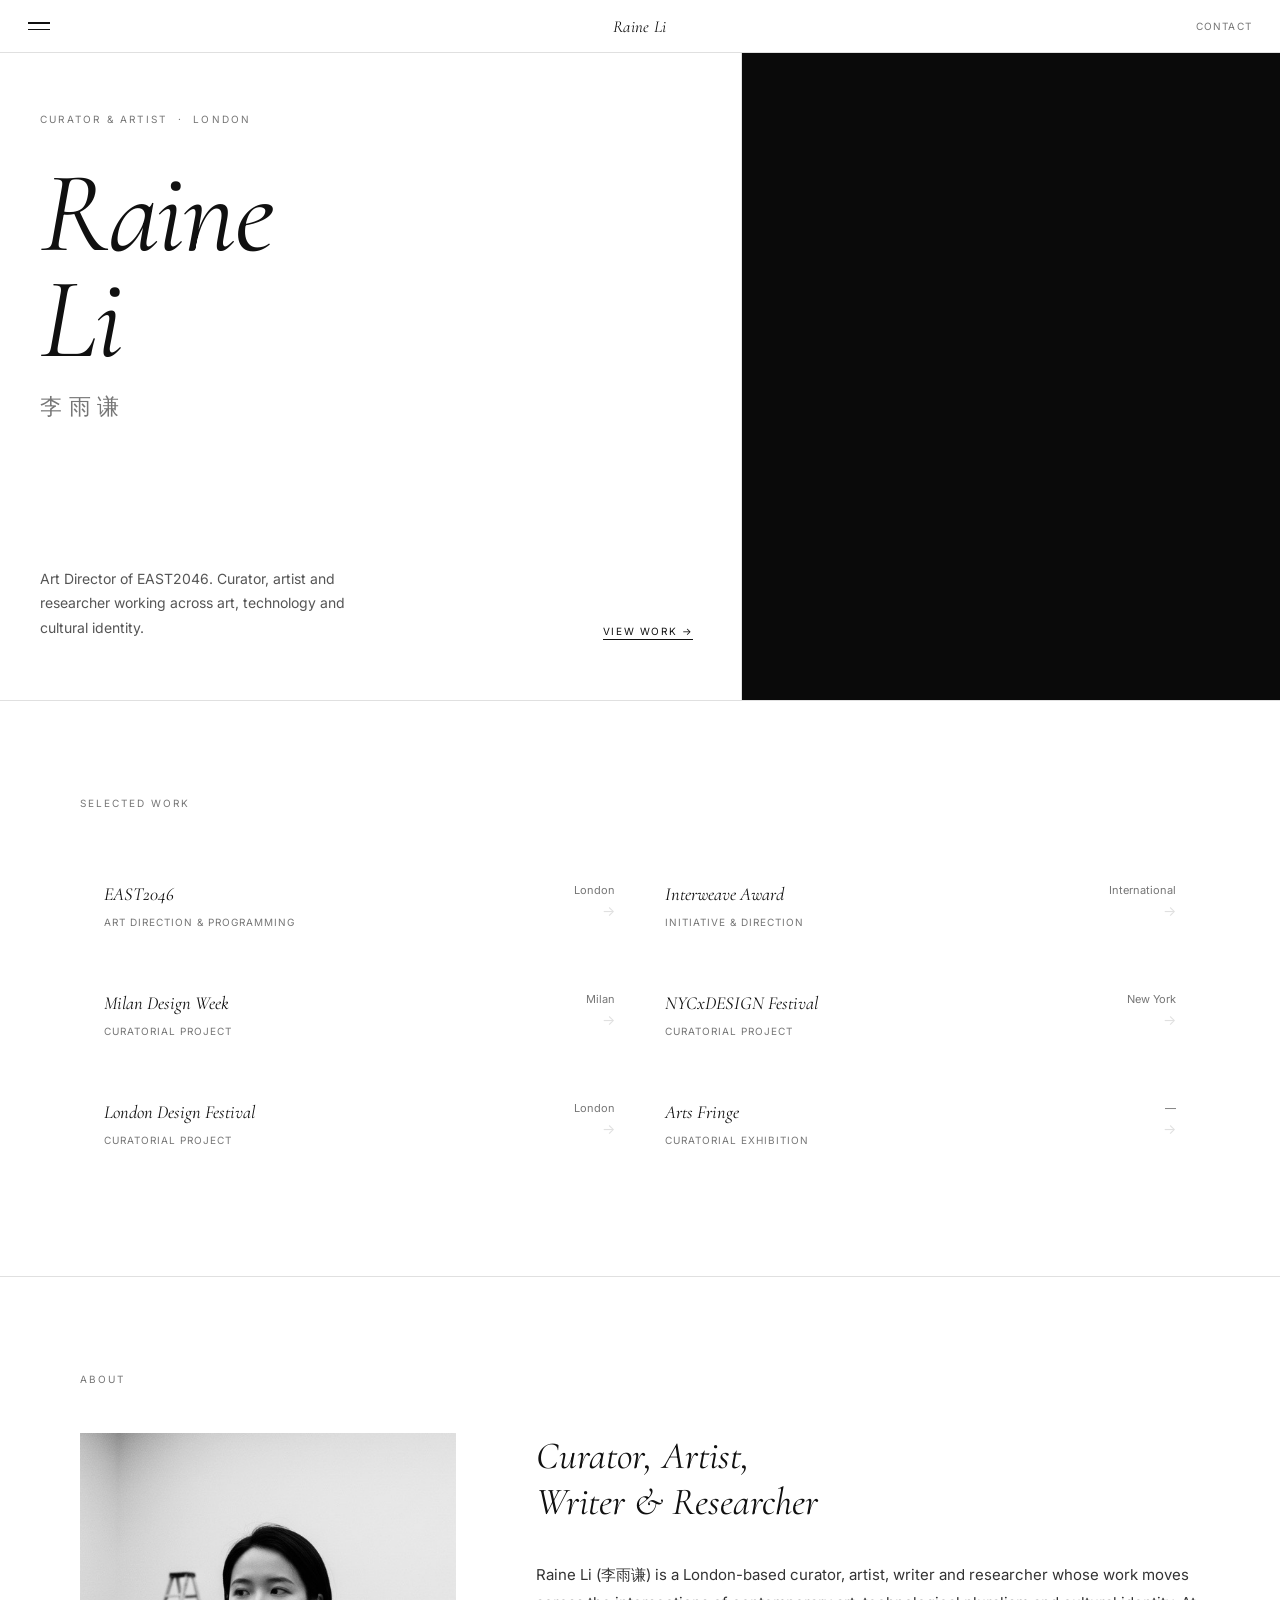
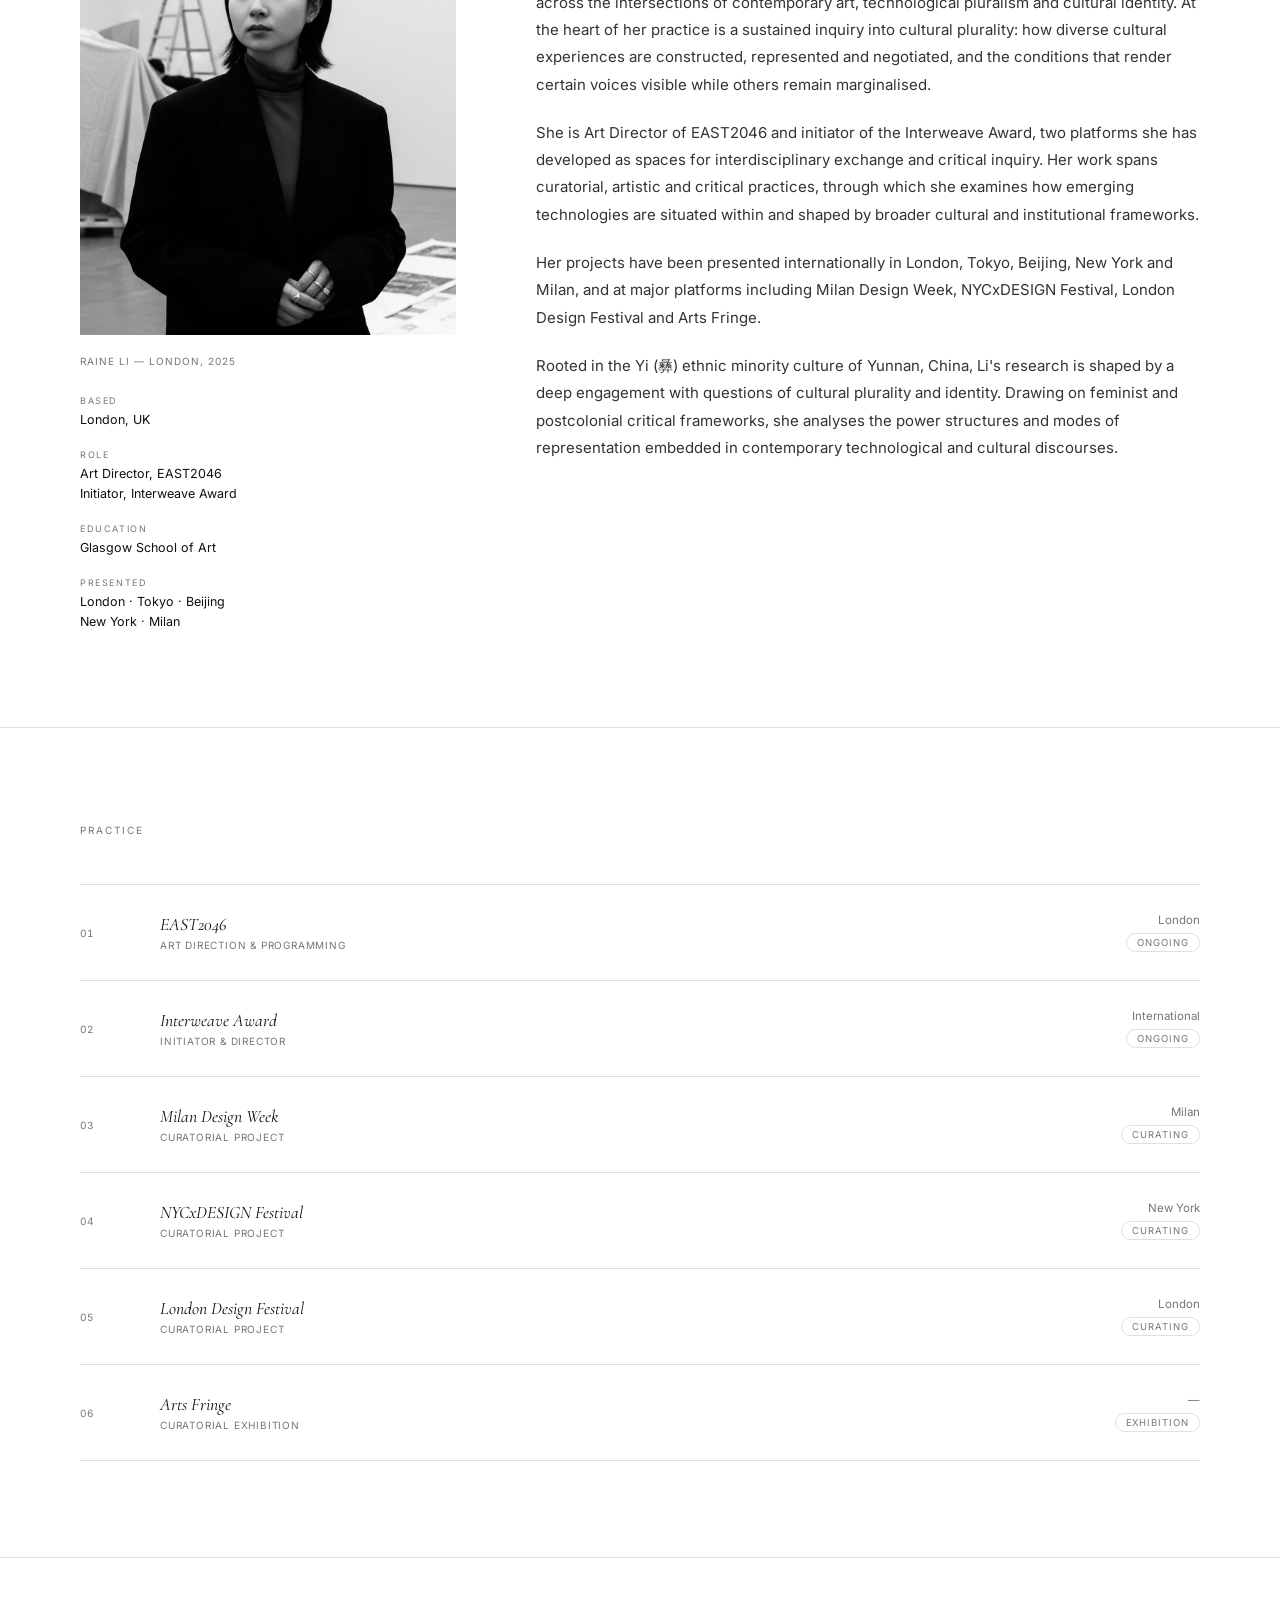
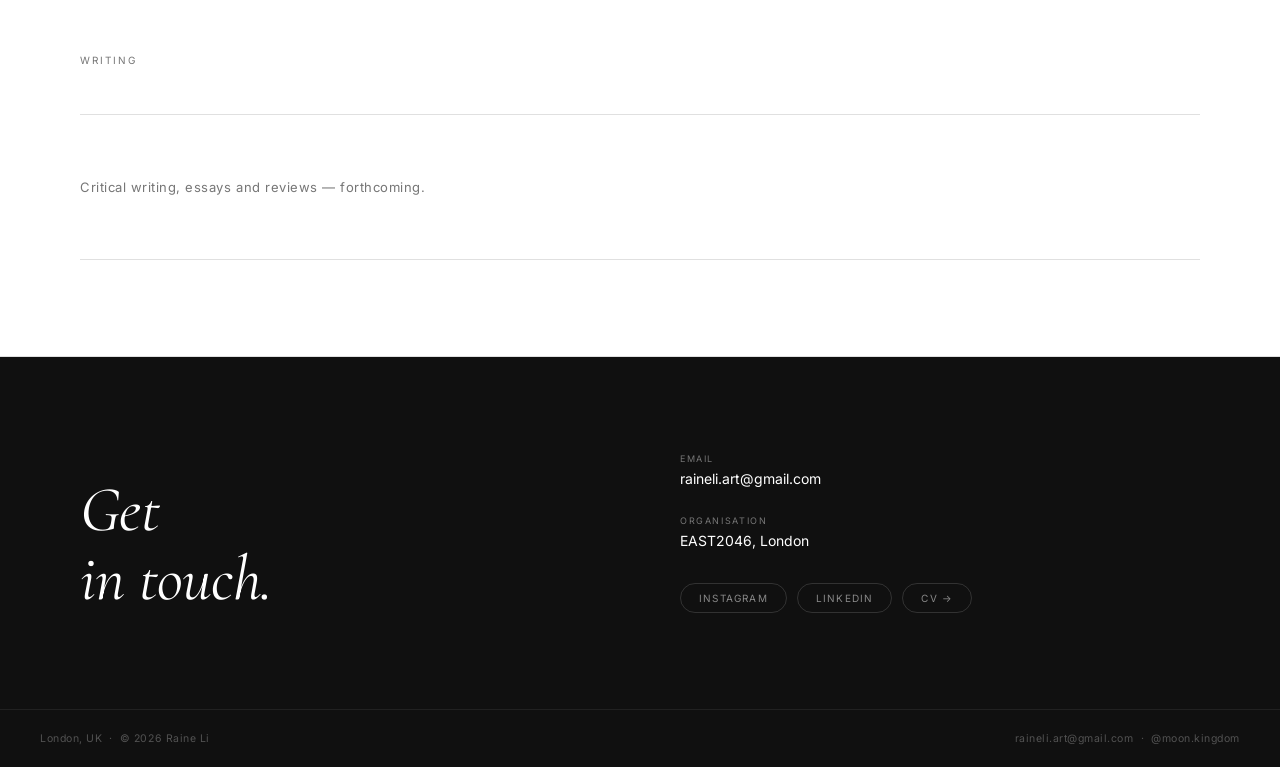
==== commit a0d546d8: "Show project list without thumbnails on homepage Remove placeholder image blocks from work grid card" ====
--- a/docs/index.html
+++ b/docs/index.html
@@ -5,182 +5,242 @@
   <meta name="viewport" content="width=device-width, initial-scale=1.0" />
   <title>Raine Li — Curator & Artist</title>
   <meta name="description" content="Raine Li (李雨谦) is a London-based curator, artist, writer and researcher working across art, technology and cultural identity." />
+
+  <!-- Fonts -->
   <link rel="preconnect" href="https://fonts.googleapis.com" />
   <link rel="preconnect" href="https://fonts.gstatic.com" crossorigin />
   <link href="https://fonts.googleapis.com/css2?family=Cormorant+Garamond:ital,wght@0,400;0,500;1,400;1,500&family=Inter:wght@300;400;500&display=swap" rel="stylesheet" />
+
+  <!-- Styles -->
   <link rel="stylesheet" href="assets/css/style.css" />
 </head>
 <body>
 
+  <!-- ══════════════════════════════════════════
+       NAVIGATION
+  ══════════════════════════════════════════ -->
   <nav class="nav js-nav" aria-label="Main navigation">
+
+    <!-- Hamburger -->
     <button class="nav-burger js-burger" aria-label="Open menu" aria-expanded="false" aria-controls="nav-menu">
-      <span></span><span></span>
+      <span></span>
+      <span></span>
     </button>
+
+    <!-- Logo (centred) -->
     <a href="index.html" class="nav-logo">Raine Li</a>
-    <div class="nav-right"><a href="#contact">Contact</a></div>
+
+    <!-- Right slot — CV link, can be removed -->
+    <div class="nav-right">
+      <a href="#contact">Contact</a>
+    </div>
+
   </nav>
 
+  <!-- ══════════════════════════════════════════
+       SIDE MENU  (Pace-style slide-in)
+  ══════════════════════════════════════════ -->
+
+  <!-- Scrim / backdrop -->
   <div class="nav-scrim js-nav-scrim" aria-hidden="true"></div>
 
-  <nav class="nav-menu js-nav-menu" id="nav-menu" aria-hidden="true">
+  <!-- Menu panel -->
+  <nav class="nav-menu js-nav-menu" id="nav-menu" aria-hidden="true" aria-label="Site menu">
+
+    <!-- Close button -->
     <button class="nav-close js-nav-close" aria-label="Close menu">
       <svg viewBox="0 0 22 22" fill="none" xmlns="http://www.w3.org/2000/svg">
-        <path fill-rule="evenodd" clip-rule="evenodd" d="M11 10.293l7.146-7.147.708.708L11.707 11l7.147 7.146-.708.708L11 11.707l-7.146 7.147-.708-.708L10.293 11 3.146 3.854l.708-.708L11 10.293z" fill="currentColor"/>
+        <path fill-rule="evenodd" clip-rule="evenodd"
+          d="M11 10.293l7.146-7.147.708.708L11.707 11l7.147 7.146-.708.708L11 11.707l-7.146 7.147-.708-.708L10.293 11 3.146 3.854l.708-.708L11 10.293z"
+          fill="currentColor"/>
       </svg>
     </button>
+
+    <!-- Primary links -->
     <ul class="nav-menu-list js-nav-list">
-      <li class="nav-menu-item js-nav-item"><a href="#work">Work</a></li>
-      <li class="nav-menu-item js-nav-item"><a href="#about">About</a></li>
-      <li class="nav-menu-item js-nav-item"><a href="#practice">Practice</a></li>
-      <li class="nav-menu-item js-nav-item"><a href="#writing">Writing</a></li>
-      <li class="nav-menu-item js-nav-item"><a href="#contact">Contact</a></li>
+      <li class="nav-menu-item js-nav-item">
+        <a href="#work">Exhibitions</a>
+      </li>
+      <li class="nav-menu-item js-nav-item">
+        <a href="#about">Projects</a>
+      </li>
+      <li class="nav-menu-item js-nav-item">
+        <a href="#practice">About</a>
+      </li>
+      <li class="nav-menu-item js-nav-item">
+        <a href="#writing">Writing</a>
+      </li>
+      <li class="nav-menu-item js-nav-item">
+        <a href="#contact">Contact</a>
+      </li>
     </ul>
+
+    <!-- Footer info inside menu -->
     <div class="nav-menu-footer js-nav-footer">
       <a href="mailto:raineli.art@gmail.com">raineli.art@gmail.com</a>
       <a href="https://instagram.com/moon.kingdom" target="_blank">@moon.kingdom</a>
       <a href="#" target="_blank">LinkedIn</a>
     </div>
+
   </nav>
 
+
+  <!-- ══════════════════════════════════════════
+       HERO  —  editorial, photo contained
+  ══════════════════════════════════════════ -->
   <section class="hero" id="home">
+
     <div class="hero-text">
       <div class="hero-text-top">
-        <span class="hero-eyebrow">Curator &amp; Artist &nbsp;&middot;&nbsp; London</span>
+        <span class="hero-eyebrow">Curator &amp; Artist &nbsp;·&nbsp; London</span>
         <h1 class="hero-name">Raine<br>Li</h1>
         <p class="hero-name-cn">李雨谦</p>
       </div>
       <div class="hero-text-bottom">
-        <p class="hero-desc">Art Director of EAST2046. Curator, artist and researcher working across art, technology and cultural identity.</p>
-        <a href="#work" class="hero-cta">View Work &rarr;</a>
-      </div>
-    </div>
+        <p class="hero-desc">
+          Art Director of EAST2046. Curator, artist and researcher working across art, technology and cultural identity.
+        </p>
+        <a href="#work" class="hero-cta">View Work →</a>
+      </div>
+    </div>
+
     <div class="hero-media">
-      <img src="assets/images/portraits/raine-li.jpg" alt="Raine Li — London, 2025" />
-    </div>
-  </section>
-
+      <!-- Spline 3D scene (swap URL when you publish your own scene from spline.design) -->
+      <div class="hero-spline">
+        <iframe
+          src="https://my.spline.design/3dsliderwithimmersioneffect-9rgrEDcBsMkpViuXhVFPUfdy/"
+          title="Interactive 3D scene"
+          width="100%"
+          height="100%"
+          frameborder="0"
+          loading="eager"
+          allowfullscreen
+          allow="accelerometer; gyroscope; magnetometer; fullscreen; xr-spatial-tracking"
+        ></iframe>
+      </div>
+      <img
+        class="hero-media-fallback"
+        src="assets/images/portraits/raine-li.jpg"
+        alt="Raine Li — London, 2025"
+      />
+    </div>
+
+  </section>
+
+
+  <!-- ══════════════════════════════════════════
+       WORK / SELECTED PROJECTS
+  ══════════════════════════════════════════ -->
   <section class="section" id="work">
     <div class="section-inner">
       <span class="eyebrow">Selected Work</span>
+
       <div class="projects-grid">
 
+        <!-- PROJECT 01 — EAST2046 -->
         <a href="work/east2046.html" class="project-card">
-          <div class="project-img">
-            <img src="assets/images/work/east2046/cover.jpg" alt="EAST2046" />
-          </div>
           <div class="project-info">
             <div class="project-info-left">
               <p class="project-title">EAST2046</p>
-              <span class="project-sub">Art Direction &amp; Programming &nbsp;&middot;&nbsp; 2025</span>
+              <span class="project-sub">Art Direction &amp; Programming</span>
             </div>
             <div class="project-info-right">
               <span class="project-location">London</span>
-              <span class="project-arrow">&rarr;</span>
-            </div>
-          </div>
-        </a>
-
-        <a href="work/water-resonates.html" class="project-card">
-          <div class="project-img">
-            <div class="project-placeholder ph-02">
-              <span class="project-placeholder-num">水</span>
-            </div>
-          </div>
-          <div class="project-info">
-            <div class="project-info-left">
-              <p class="project-title">水の音 &mdash; Water Resonates</p>
-              <span class="project-sub">Curating &nbsp;&middot;&nbsp; 2026</span>
-            </div>
-            <div class="project-info-right">
-              <span class="project-location">Tokyo</span>
-              <span class="project-arrow">&rarr;</span>
-            </div>
-          </div>
-        </a>
-
+              <span class="project-arrow">→</span>
+            </div>
+          </div>
+        </a>
+
+        <!-- PROJECT 02 — Interweave Award -->
+        <a href="work/interweave-award.html" class="project-card">
+          <div class="project-info">
+            <div class="project-info-left">
+              <p class="project-title">Interweave Award</p>
+              <span class="project-sub">Initiative &amp; Direction</span>
+            </div>
+            <div class="project-info-right">
+              <span class="project-location">International</span>
+              <span class="project-arrow">→</span>
+            </div>
+          </div>
+        </a>
+
+        <!-- PROJECT 03 — Milan Design Week -->
         <a href="work/milan-design-week.html" class="project-card">
-          <div class="project-img">
-            <div class="project-placeholder ph-03">
-              <span class="project-placeholder-num">03</span>
-            </div>
-          </div>
-          <div class="project-info">
-            <div class="project-info-left">
-              <p class="project-title">Gardening.</p>
-              <span class="project-sub">Artist &amp; Curator &nbsp;&middot;&nbsp; Milan Design Week 2024</span>
+          <div class="project-info">
+            <div class="project-info-left">
+              <p class="project-title">Milan Design Week</p>
+              <span class="project-sub">Curatorial Project</span>
             </div>
             <div class="project-info-right">
               <span class="project-location">Milan</span>
-              <span class="project-arrow">&rarr;</span>
-            </div>
-          </div>
-        </a>
-
+              <span class="project-arrow">→</span>
+            </div>
+          </div>
+        </a>
+
+        <!-- PROJECT 04 — NYCxDESIGN -->
+        <a href="work/nycxdesign.html" class="project-card">
+          <div class="project-info">
+            <div class="project-info-left">
+              <p class="project-title">NYCxDESIGN Festival</p>
+              <span class="project-sub">Curatorial Project</span>
+            </div>
+            <div class="project-info-right">
+              <span class="project-location">New York</span>
+              <span class="project-arrow">→</span>
+            </div>
+          </div>
+        </a>
+
+        <!-- PROJECT 05 — London Design Festival -->
         <a href="work/london-design-festival.html" class="project-card">
-          <div class="project-img">
-            <img src="assets/images/work/london-design-festival/cover.jpg" alt="HeritageXeno" />
-          </div>
-          <div class="project-info">
-            <div class="project-info-left">
-              <p class="project-title">HeritageXeno</p>
-              <span class="project-sub">Curating &nbsp;&middot;&nbsp; London Design Festival 2023</span>
+          <div class="project-info">
+            <div class="project-info-left">
+              <p class="project-title">London Design Festival</p>
+              <span class="project-sub">Curatorial Project</span>
             </div>
             <div class="project-info-right">
               <span class="project-location">London</span>
-              <span class="project-arrow">&rarr;</span>
-            </div>
-          </div>
-        </a>
-
-        <a href="work/nycxdesign.html" class="project-card">
-          <div class="project-img">
-            <div class="project-placeholder ph-05">
-              <span class="project-placeholder-num">05</span>
-            </div>
-          </div>
-          <div class="project-info">
-            <div class="project-info-left">
-              <p class="project-title">NYCxDESIGN Festival</p>
-              <span class="project-sub">Curating</span>
-            </div>
-            <div class="project-info-right">
-              <span class="project-location">New York</span>
-              <span class="project-arrow">&rarr;</span>
-            </div>
-          </div>
-        </a>
-
-        <a href="work/beijing798.html" class="project-card">
-          <div class="project-img">
-            <div class="project-placeholder ph-06">
-              <span class="project-placeholder-num">流</span>
-            </div>
-          </div>
-          <div class="project-info">
-            <div class="project-info-left">
-              <p class="project-title">流动的形</p>
-              <span class="project-sub">Exhibition &nbsp;&middot;&nbsp; 798 Art District</span>
-            </div>
-            <div class="project-info-right">
-              <span class="project-location">Beijing</span>
-              <span class="project-arrow">&rarr;</span>
-            </div>
-          </div>
-        </a>
-
-      </div>
-    </div>
-  </section>
-
+              <span class="project-arrow">→</span>
+            </div>
+          </div>
+        </a>
+
+        <!-- PROJECT 06 — Arts Fringe -->
+        <a href="work/arts-fringe.html" class="project-card">
+          <div class="project-info">
+            <div class="project-info-left">
+              <p class="project-title">Arts Fringe</p>
+              <span class="project-sub">Curatorial Exhibition</span>
+            </div>
+            <div class="project-info-right">
+              <span class="project-location">—</span>
+              <span class="project-arrow">→</span>
+            </div>
+          </div>
+        </a>
+
+      </div><!-- /projects-grid -->
+    </div>
+  </section>
+
+
+  <!-- ══════════════════════════════════════════
+       ABOUT
+  ══════════════════════════════════════════ -->
   <section class="section" id="about">
     <div class="section-inner">
       <span class="eyebrow">About</span>
+
       <div class="about-grid">
+
+        <!-- Left: portrait + meta -->
         <div class="about-left">
           <div class="about-portrait">
             <img src="assets/images/portraits/raine-li.jpg" alt="Raine Li" />
           </div>
-          <p class="about-caption">Raine Li &mdash; London, 2025</p>
+          <p class="about-caption">Raine Li — London, 2025</p>
           <div class="about-meta">
             <div class="meta-item">
               <span class="meta-label">Based</span>
@@ -196,27 +256,36 @@
             </div>
             <div class="meta-item">
               <span class="meta-label">Presented</span>
-              <span class="meta-value">London &middot; Tokyo &middot; Beijing<br>New York &middot; Milan</span>
-            </div>
-          </div>
-        </div>
+              <span class="meta-value">London · Tokyo · Beijing<br>New York · Milan</span>
+            </div>
+          </div>
+        </div>
+
+        <!-- Right: bio -->
         <div class="about-right">
           <h2 class="about-heading">Curator, Artist,<br>Writer &amp; Researcher</h2>
           <div class="about-text">
             <p>Raine Li (李雨谦) is a London-based curator, artist, writer and researcher whose work moves across the intersections of contemporary art, technological pluralism and cultural identity. At the heart of her practice is a sustained inquiry into cultural plurality: how diverse cultural experiences are constructed, represented and negotiated, and the conditions that render certain voices visible while others remain marginalised.</p>
-            <p>She is Art Director of EAST2046 and initiator of the Interweave Award, two platforms she has developed as spaces for interdisciplinary exchange and critical inquiry. Her curatorial work examines how emerging technologies are situated within and shaped by broader cultural and institutional frameworks.</p>
-            <p>Her own artistic practice — including <em>Yi &mdash; The Flame of Time</em> and <em>The Buckwheat Has Bloomed</em> — draws on the Yi (&ldquo;彝&rdquo;) ethnic minority traditions of Yunnan, China, weaving cultural heritage with digital methods and contemporary art. Her projects have been presented internationally in London, Tokyo, Beijing, New York and Milan, at platforms including Milan Design Week, NYCxDESIGN Festival, London Design Festival and Arts Fringe.</p>
-            <p>Rooted in feminist and postcolonial critical frameworks, Li's research foregrounds the agency and visibility of difference, approaching art and curating as ongoing critical processes that respond to conditions of exclusion within dominant narratives.</p>
-          </div>
-        </div>
-      </div>
-    </div>
-  </section>
-
+            <p>She is Art Director of EAST2046 and initiator of the Interweave Award, two platforms she has developed as spaces for interdisciplinary exchange and critical inquiry. Her work spans curatorial, artistic and critical practices, through which she examines how emerging technologies are situated within and shaped by broader cultural and institutional frameworks.</p>
+            <p>Her projects have been presented internationally in London, Tokyo, Beijing, New York and Milan, and at major platforms including Milan Design Week, NYCxDESIGN Festival, London Design Festival and Arts Fringe.</p>
+            <p>Rooted in the Yi (彝) ethnic minority culture of Yunnan, China, Li's research is shaped by a deep engagement with questions of cultural plurality and identity. Drawing on feminist and postcolonial critical frameworks, she analyses the power structures and modes of representation embedded in contemporary technological and cultural discourses.</p>
+          </div>
+        </div>
+
+      </div>
+    </div>
+  </section>
+
+
+  <!-- ══════════════════════════════════════════
+       PRACTICE — numbered list
+  ══════════════════════════════════════════ -->
   <section class="section" id="practice">
     <div class="section-inner">
       <span class="eyebrow">Practice</span>
+
       <div class="practice-list">
+
         <div class="practice-row">
           <span class="practice-num">01</span>
           <div class="practice-info">
@@ -228,41 +297,33 @@
             <span class="tag">Ongoing</span>
           </div>
         </div>
+
         <div class="practice-row">
           <span class="practice-num">02</span>
           <div class="practice-info">
-            <span class="practice-title">水の音 &mdash; Water Resonates</span>
-            <span class="practice-sub">Curating &middot; Moon Gallery</span>
-          </div>
-          <div class="practice-right">
-            <span class="practice-location">Tokyo, 2026</span>
+            <span class="practice-title">Interweave Award</span>
+            <span class="practice-sub">Initiator &amp; Director</span>
+          </div>
+          <div class="practice-right">
+            <span class="practice-location">International</span>
+            <span class="tag">Ongoing</span>
+          </div>
+        </div>
+
+        <div class="practice-row">
+          <span class="practice-num">03</span>
+          <div class="practice-info">
+            <span class="practice-title">Milan Design Week</span>
+            <span class="practice-sub">Curatorial Project</span>
+          </div>
+          <div class="practice-right">
+            <span class="practice-location">Milan</span>
             <span class="tag">Curating</span>
           </div>
         </div>
-        <div class="practice-row">
-          <span class="practice-num">03</span>
-          <div class="practice-info">
-            <span class="practice-title">Gardening. &mdash; Milan Design Week</span>
-            <span class="practice-sub">Artist &amp; Curator &middot; Asian Art Exhibition</span>
-          </div>
-          <div class="practice-right">
-            <span class="practice-location">Milan, 2024</span>
-            <span class="tag">Artist</span>
-          </div>
-        </div>
+
         <div class="practice-row">
           <span class="practice-num">04</span>
-          <div class="practice-info">
-            <span class="practice-title">HeritageXeno</span>
-            <span class="practice-sub">Cyber Folklore Asian Art Exhibition &middot; London Design Festival</span>
-          </div>
-          <div class="practice-right">
-            <span class="practice-location">London, 2023</span>
-            <span class="tag">Curating</span>
-          </div>
-        </div>
-        <div class="practice-row">
-          <span class="practice-num">05</span>
           <div class="practice-info">
             <span class="practice-title">NYCxDESIGN Festival</span>
             <span class="practice-sub">Curatorial Project</span>
@@ -272,43 +333,68 @@
             <span class="tag">Curating</span>
           </div>
         </div>
+
+        <div class="practice-row">
+          <span class="practice-num">05</span>
+          <div class="practice-info">
+            <span class="practice-title">London Design Festival</span>
+            <span class="practice-sub">Curatorial Project</span>
+          </div>
+          <div class="practice-right">
+            <span class="practice-location">London</span>
+            <span class="tag">Curating</span>
+          </div>
+        </div>
+
         <div class="practice-row">
           <span class="practice-num">06</span>
           <div class="practice-info">
-            <span class="practice-title">流动的形</span>
-            <span class="practice-sub">Exhibition &middot; 798 Art District</span>
-          </div>
-          <div class="practice-right">
-            <span class="practice-location">Beijing</span>
+            <span class="practice-title">Arts Fringe</span>
+            <span class="practice-sub">Curatorial Exhibition</span>
+          </div>
+          <div class="practice-right">
+            <span class="practice-location">—</span>
             <span class="tag">Exhibition</span>
           </div>
         </div>
-        <div class="practice-row">
-          <span class="practice-num">07</span>
-          <div class="practice-info">
-            <span class="practice-title">Interweave Award</span>
-            <span class="practice-sub">Initiator &amp; Director</span>
-          </div>
-          <div class="practice-right">
-            <span class="practice-location">International</span>
-            <span class="tag">Ongoing</span>
-          </div>
-        </div>
-      </div>
-    </div>
-  </section>
-
+
+      </div>
+    </div>
+  </section>
+
+
+  <!-- ══════════════════════════════════════════
+       WRITING
+  ══════════════════════════════════════════ -->
   <section class="section" id="writing">
     <div class="section-inner">
       <span class="eyebrow">Writing</span>
+
       <div class="writing-list">
+        <!-- Placeholder — add writing items when ready -->
         <div class="writing-empty">
-          <p>Critical writing, essays and reviews &mdash; forthcoming.</p>
-        </div>
-      </div>
-    </div>
-  </section>
-
+          <p>Critical writing, essays and reviews — forthcoming.</p>
+        </div>
+
+        <!--
+          WRITING ITEM TEMPLATE — copy and paste below when you have content:
+
+          <div class="writing-row">
+            <div>
+              <p class="writing-title">Essay or Article Title</p>
+              <span class="writing-pub">Publication or Platform Name</span>
+            </div>
+            <span class="writing-year">2025</span>
+          </div>
+        -->
+      </div>
+    </div>
+  </section>
+
+
+  <!-- ══════════════════════════════════════════
+       CONTACT
+  ══════════════════════════════════════════ -->
   <section id="contact">
     <div class="section-inner">
       <h2 class="contact-heading">Get<br>in touch.</h2>
@@ -324,22 +410,33 @@
         <div class="contact-social">
           <a href="https://instagram.com/moon.kingdom" target="_blank">Instagram</a>
           <a href="#" target="_blank">LinkedIn</a>
-          <a href="#" target="_blank">CV &rarr;</a>
-        </div>
-      </div>
-    </div>
-  </section>
-
+          <a href="#" target="_blank">CV →</a>
+        </div>
+      </div>
+    </div>
+  </section>
+
+
+  <!-- ══════════════════════════════════════════
+       FOOTER
+  ══════════════════════════════════════════ -->
   <footer>
-    <div class="footer-l">London, UK &nbsp;&middot;&nbsp; &copy; 2026 Raine Li</div>
+    <div class="footer-l">London, UK &nbsp;·&nbsp; © 2026 Raine Li</div>
     <div class="footer-r">
       <a href="mailto:raineli.art@gmail.com">raineli.art@gmail.com</a>
-      &nbsp;&middot;&nbsp;
+      &nbsp;·&nbsp;
       <a href="https://instagram.com/moon.kingdom" target="_blank">@moon.kingdom</a>
     </div>
   </footer>
 
+
+  <!-- ══════════════════════════════════════════
+       SCRIPTS
+  ══════════════════════════════════════════ -->
+  <!-- GSAP (Pace Gallery also uses this) -->
   <script src="https://cdnjs.cloudflare.com/ajax/libs/gsap/3.12.5/gsap.min.js"></script>
+  <!-- Site JS -->
   <script src="assets/js/main.js"></script>
+
 </body>
 </html>
--- a/docs/assets/css/style.css
+++ b/docs/assets/css/style.css
@@ -291,17 +291,43 @@
 }
 .hero-cta:hover { opacity: 0.4; }
 
-/* Photo — contained, editorial */
+/* Spline embed + optional static fallback */
 .hero-media {
   position: relative;
   overflow: hidden;
-  background: #ddd;
-}
-.hero-media img {
+  background: #0a0a0a;
+  min-height: 0;
+}
+.hero-spline {
+  position: absolute;
+  inset: 0;
+  z-index: 1;
+}
+.hero-spline iframe {
+  width: 100%;
+  height: 100%;
+  border: 0;
+  display: block;
+}
+.hero-media-fallback {
+  position: absolute;
+  inset: 0;
+  z-index: 0;
   width: 100%;
   height: 100%;
   object-fit: cover;
   object-position: center 12%;
+  display: none;
+}
+
+@media (prefers-reduced-motion: reduce) {
+  .hero-spline {
+    display: none;
+  }
+  .hero-media-fallback {
+    display: block;
+    z-index: 2;
+  }
 }
 
 
@@ -319,45 +345,14 @@
   position: relative;
   overflow: hidden;
   cursor: pointer;
-  display: block;
+  display: flex;
+  flex-direction: column;
+  min-height: 100%;
   text-decoration: none;
   color: inherit;
 }
 
-/* Image area */
-.project-img {
-  aspect-ratio: 4 / 3;
-  position: relative;
-  overflow: hidden;
-}
-.project-img img {
-  transition: transform 0.65s ease;
-}
-.project-card:hover .project-img img {
-  transform: scale(1.04);
-}
-
-/* Placeholder — shown when no real image yet */
-.project-placeholder {
-  width: 100%;
-  height: 100%;
-  display: flex;
-  align-items: center;
-  justify-content: center;
-}
-.project-placeholder-num {
-  font-family: var(--serif);
-  font-style: italic;
-  font-size: 8rem;
-  color: rgba(255,255,255,0.06);
-  user-select: none;
-  transition: color 0.4s ease;
-}
-.project-card:hover .project-placeholder-num {
-  color: rgba(255,255,255,0.1);
-}
-
-/* Per-project placeholder colours */
+/* Per-project hero tones (used on project detail pages) */
 .ph-01 { background: linear-gradient(135deg, #141414, #0e0e0e); }
 .ph-02 { background: linear-gradient(135deg, #1a1510, #111008); }
 .ph-03 { background: linear-gradient(135deg, #0e1418, #080e12); }
@@ -365,10 +360,10 @@
 .ph-05 { background: linear-gradient(135deg, #12141a, #0a0c12); }
 .ph-06 { background: linear-gradient(135deg, #141010, #0e0808); }
 
-/* Card info below image */
+/* Card info — index list is text-only; imagery lives on project pages */
 .project-info {
-  padding: 20px 24px 24px;
-  border-top: 1px solid var(--light);
+  flex: 1;
+  padding: 28px 24px 32px;
   display: flex;
   justify-content: space-between;
   align-items: flex-start;
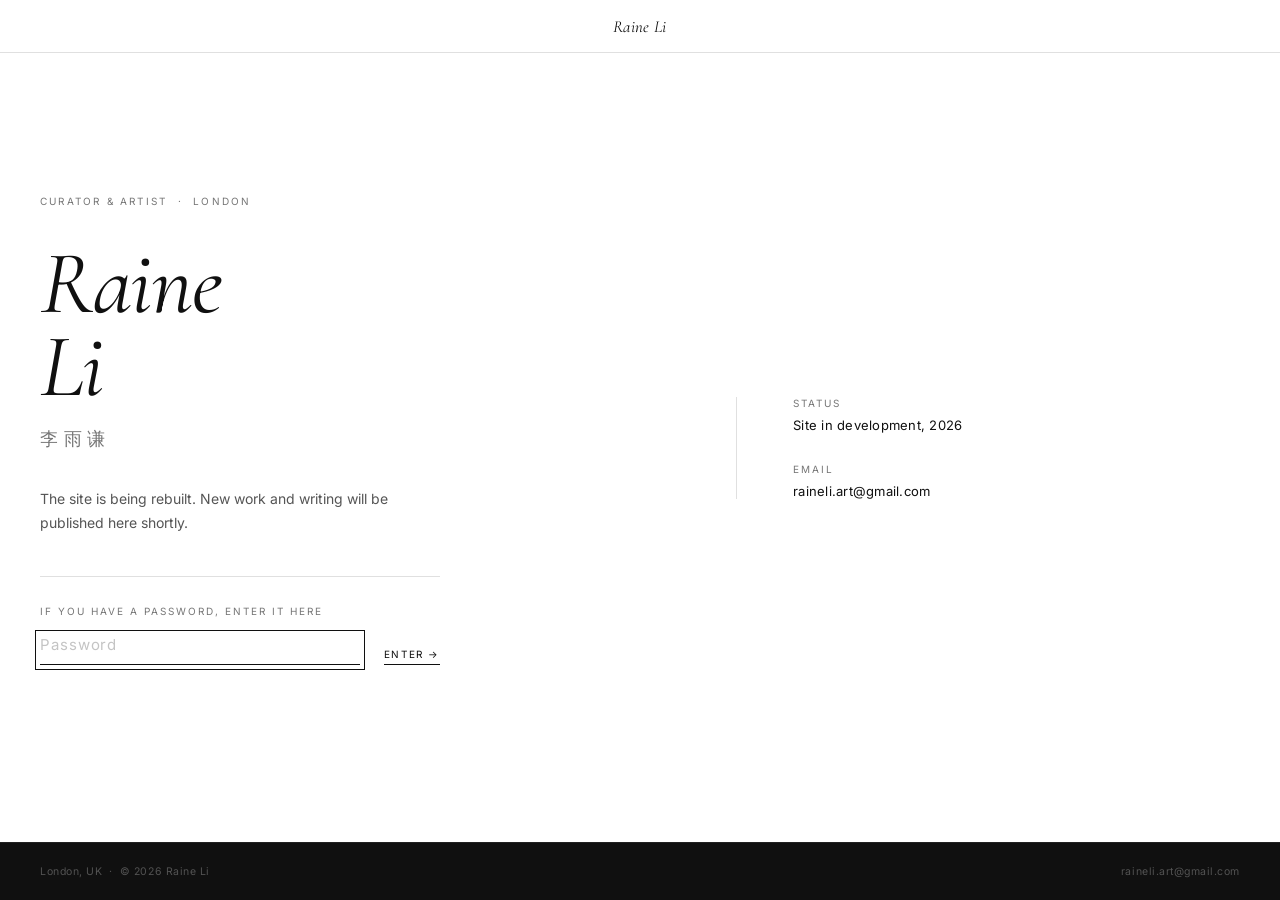
==== commit 16d3b068: "Put the site behind a password page while it is rebuilt Visitors now land on a holding page at index" ====
--- a/docs/index.html
+++ b/docs/index.html
@@ -1,10 +1,13 @@
 <!DOCTYPE html>
-<html lang="en">
+<html lang="en" data-gate="entry">
 <head>
   <meta charset="UTF-8" />
   <meta name="viewport" content="width=device-width, initial-scale=1.0" />
-  <title>Raine Li — Curator & Artist</title>
-  <meta name="description" content="Raine Li (李雨谦) is a London-based curator, artist, writer and researcher working across art, technology and cultural identity." />
+  <title>Raine Li — Curator &amp; Artist</title>
+  <meta name="description" content="Raine Li (李雨谦) is a London-based curator, artist, writer and researcher working across art, technology and cultural identity. The site is currently being rebuilt." />
+
+  <!-- This page stays indexable so the site still appears in search;
+       every page behind it is marked noindex. -->
 
   <!-- Fonts -->
   <link rel="preconnect" href="https://fonts.googleapis.com" />
@@ -13,430 +16,74 @@
 
   <!-- Styles -->
   <link rel="stylesheet" href="assets/css/style.css" />
+  <link rel="stylesheet" href="assets/css/gate.css" />
+
+  <!-- Access -->
+  <script src="assets/js/gate.js"></script>
 </head>
-<body>
+<body class="gate-body">
 
-  <!-- ══════════════════════════════════════════
-       NAVIGATION
-  ══════════════════════════════════════════ -->
-  <nav class="nav js-nav" aria-label="Main navigation">
+  <header class="gate-bar">
+    <span class="gate-logo">Raine Li</span>
+  </header>
 
-    <!-- Hamburger -->
-    <button class="nav-burger js-burger" aria-label="Open menu" aria-expanded="false" aria-controls="nav-menu">
-      <span></span>
-      <span></span>
-    </button>
+  <main class="gate-main">
+    <div class="gate-grid">
+    <div class="gate-inner">
 
-    <!-- Logo (centred) -->
-    <a href="index.html" class="nav-logo">Raine Li</a>
+      <span class="hero-eyebrow">Curator &amp; Artist &nbsp;·&nbsp; London</span>
 
-    <!-- Right slot — CV link, can be removed -->
-    <div class="nav-right">
-      <a href="#contact">Contact</a>
+      <div>
+        <h1 class="gate-name">Raine<br>Li</h1>
+        <p class="gate-cn">李雨谦</p>
+      </div>
+
+      <p class="gate-line">
+        The site is being rebuilt. New work and writing will be published
+        here shortly.
+      </p>
+
+      <form class="gate-form js-gate-form" novalidate>
+        <label class="gate-label" for="gate-password">
+          If you have a password, enter it here
+        </label>
+        <div class="gate-row">
+          <input
+            class="gate-input js-gate-input"
+            id="gate-password"
+            type="password"
+            name="password"
+            placeholder="Password"
+            autocomplete="current-password"
+            aria-describedby="gate-note"
+          />
+          <button class="gate-submit js-gate-submit" type="submit">Enter &rarr;</button>
+        </div>
+        <p class="gate-note js-gate-note" id="gate-note" role="status" aria-live="polite"></p>
+      </form>
+
     </div>
 
-  </nav>
+    <aside class="gate-meta">
+      <div class="gate-meta-item">
+        <span class="gate-meta-label">Status</span>
+        <span class="gate-meta-value">Site in development, 2026</span>
+      </div>
+      <div class="gate-meta-item">
+        <span class="gate-meta-label">Email</span>
+        <a class="gate-meta-value" href="mailto:raineli.art@gmail.com">raineli.art@gmail.com</a>
+      </div>
+    </aside>
 
-  <!-- ══════════════════════════════════════════
-       SIDE MENU  (Pace-style slide-in)
-  ══════════════════════════════════════════ -->
+    </div>
+  </main>
 
-  <!-- Scrim / backdrop -->
-  <div class="nav-scrim js-nav-scrim" aria-hidden="true"></div>
-
-  <!-- Menu panel -->
-  <nav class="nav-menu js-nav-menu" id="nav-menu" aria-hidden="true" aria-label="Site menu">
-
-    <!-- Close button -->
-    <button class="nav-close js-nav-close" aria-label="Close menu">
-      <svg viewBox="0 0 22 22" fill="none" xmlns="http://www.w3.org/2000/svg">
-        <path fill-rule="evenodd" clip-rule="evenodd"
-          d="M11 10.293l7.146-7.147.708.708L11.707 11l7.147 7.146-.708.708L11 11.707l-7.146 7.147-.708-.708L10.293 11 3.146 3.854l.708-.708L11 10.293z"
-          fill="currentColor"/>
-      </svg>
-    </button>
-
-    <!-- Primary links -->
-    <ul class="nav-menu-list js-nav-list">
-      <li class="nav-menu-item js-nav-item">
-        <a href="#work">Exhibitions</a>
-      </li>
-      <li class="nav-menu-item js-nav-item">
-        <a href="#about">Projects</a>
-      </li>
-      <li class="nav-menu-item js-nav-item">
-        <a href="#practice">About</a>
-      </li>
-      <li class="nav-menu-item js-nav-item">
-        <a href="#writing">Writing</a>
-      </li>
-      <li class="nav-menu-item js-nav-item">
-        <a href="#contact">Contact</a>
-      </li>
-    </ul>
-
-    <!-- Footer info inside menu -->
-    <div class="nav-menu-footer js-nav-footer">
-      <a href="mailto:raineli.art@gmail.com">raineli.art@gmail.com</a>
-      <a href="https://instagram.com/moon.kingdom" target="_blank">@moon.kingdom</a>
-      <a href="#" target="_blank">LinkedIn</a>
-    </div>
-
-  </nav>
-
-
-  <!-- ══════════════════════════════════════════
-       HERO  —  editorial, photo contained
-  ══════════════════════════════════════════ -->
-  <section class="hero" id="home">
-
-    <div class="hero-text">
-      <div class="hero-text-top">
-        <span class="hero-eyebrow">Curator &amp; Artist &nbsp;·&nbsp; London</span>
-        <h1 class="hero-name">Raine<br>Li</h1>
-        <p class="hero-name-cn">李雨谦</p>
-      </div>
-      <div class="hero-text-bottom">
-        <p class="hero-desc">
-          Art Director of EAST2046. Curator, artist and researcher working across art, technology and cultural identity.
-        </p>
-        <a href="#work" class="hero-cta">View Work →</a>
-      </div>
-    </div>
-
-    <div class="hero-media">
-      <!-- Spline 3D scene (swap URL when you publish your own scene from spline.design) -->
-      <div class="hero-spline">
-        <iframe
-          src="https://my.spline.design/3dsliderwithimmersioneffect-9rgrEDcBsMkpViuXhVFPUfdy/"
-          title="Interactive 3D scene"
-          width="100%"
-          height="100%"
-          frameborder="0"
-          loading="eager"
-          allowfullscreen
-          allow="accelerometer; gyroscope; magnetometer; fullscreen; xr-spatial-tracking"
-        ></iframe>
-      </div>
-      <img
-        class="hero-media-fallback"
-        src="assets/images/portraits/raine-li.jpg"
-        alt="Raine Li — London, 2025"
-      />
-    </div>
-
-  </section>
-
-
-  <!-- ══════════════════════════════════════════
-       WORK / SELECTED PROJECTS
-  ══════════════════════════════════════════ -->
-  <section class="section" id="work">
-    <div class="section-inner">
-      <span class="eyebrow">Selected Work</span>
-
-      <div class="projects-grid">
-
-        <!-- PROJECT 01 — EAST2046 -->
-        <a href="work/east2046.html" class="project-card">
-          <div class="project-info">
-            <div class="project-info-left">
-              <p class="project-title">EAST2046</p>
-              <span class="project-sub">Art Direction &amp; Programming</span>
-            </div>
-            <div class="project-info-right">
-              <span class="project-location">London</span>
-              <span class="project-arrow">→</span>
-            </div>
-          </div>
-        </a>
-
-        <!-- PROJECT 02 — Interweave Award -->
-        <a href="work/interweave-award.html" class="project-card">
-          <div class="project-info">
-            <div class="project-info-left">
-              <p class="project-title">Interweave Award</p>
-              <span class="project-sub">Initiative &amp; Direction</span>
-            </div>
-            <div class="project-info-right">
-              <span class="project-location">International</span>
-              <span class="project-arrow">→</span>
-            </div>
-          </div>
-        </a>
-
-        <!-- PROJECT 03 — Milan Design Week -->
-        <a href="work/milan-design-week.html" class="project-card">
-          <div class="project-info">
-            <div class="project-info-left">
-              <p class="project-title">Milan Design Week</p>
-              <span class="project-sub">Curatorial Project</span>
-            </div>
-            <div class="project-info-right">
-              <span class="project-location">Milan</span>
-              <span class="project-arrow">→</span>
-            </div>
-          </div>
-        </a>
-
-        <!-- PROJECT 04 — NYCxDESIGN -->
-        <a href="work/nycxdesign.html" class="project-card">
-          <div class="project-info">
-            <div class="project-info-left">
-              <p class="project-title">NYCxDESIGN Festival</p>
-              <span class="project-sub">Curatorial Project</span>
-            </div>
-            <div class="project-info-right">
-              <span class="project-location">New York</span>
-              <span class="project-arrow">→</span>
-            </div>
-          </div>
-        </a>
-
-        <!-- PROJECT 05 — London Design Festival -->
-        <a href="work/london-design-festival.html" class="project-card">
-          <div class="project-info">
-            <div class="project-info-left">
-              <p class="project-title">London Design Festival</p>
-              <span class="project-sub">Curatorial Project</span>
-            </div>
-            <div class="project-info-right">
-              <span class="project-location">London</span>
-              <span class="project-arrow">→</span>
-            </div>
-          </div>
-        </a>
-
-        <!-- PROJECT 06 — Arts Fringe -->
-        <a href="work/arts-fringe.html" class="project-card">
-          <div class="project-info">
-            <div class="project-info-left">
-              <p class="project-title">Arts Fringe</p>
-              <span class="project-sub">Curatorial Exhibition</span>
-            </div>
-            <div class="project-info-right">
-              <span class="project-location">—</span>
-              <span class="project-arrow">→</span>
-            </div>
-          </div>
-        </a>
-
-      </div><!-- /projects-grid -->
-    </div>
-  </section>
-
-
-  <!-- ══════════════════════════════════════════
-       ABOUT
-  ══════════════════════════════════════════ -->
-  <section class="section" id="about">
-    <div class="section-inner">
-      <span class="eyebrow">About</span>
-
-      <div class="about-grid">
-
-        <!-- Left: portrait + meta -->
-        <div class="about-left">
-          <div class="about-portrait">
-            <img src="assets/images/portraits/raine-li.jpg" alt="Raine Li" />
-          </div>
-          <p class="about-caption">Raine Li — London, 2025</p>
-          <div class="about-meta">
-            <div class="meta-item">
-              <span class="meta-label">Based</span>
-              <span class="meta-value">London, UK</span>
-            </div>
-            <div class="meta-item">
-              <span class="meta-label">Role</span>
-              <span class="meta-value">Art Director, EAST2046<br>Initiator, Interweave Award</span>
-            </div>
-            <div class="meta-item">
-              <span class="meta-label">Education</span>
-              <span class="meta-value">Glasgow School of Art</span>
-            </div>
-            <div class="meta-item">
-              <span class="meta-label">Presented</span>
-              <span class="meta-value">London · Tokyo · Beijing<br>New York · Milan</span>
-            </div>
-          </div>
-        </div>
-
-        <!-- Right: bio -->
-        <div class="about-right">
-          <h2 class="about-heading">Curator, Artist,<br>Writer &amp; Researcher</h2>
-          <div class="about-text">
-            <p>Raine Li (李雨谦) is a London-based curator, artist, writer and researcher whose work moves across the intersections of contemporary art, technological pluralism and cultural identity. At the heart of her practice is a sustained inquiry into cultural plurality: how diverse cultural experiences are constructed, represented and negotiated, and the conditions that render certain voices visible while others remain marginalised.</p>
-            <p>She is Art Director of EAST2046 and initiator of the Interweave Award, two platforms she has developed as spaces for interdisciplinary exchange and critical inquiry. Her work spans curatorial, artistic and critical practices, through which she examines how emerging technologies are situated within and shaped by broader cultural and institutional frameworks.</p>
-            <p>Her projects have been presented internationally in London, Tokyo, Beijing, New York and Milan, and at major platforms including Milan Design Week, NYCxDESIGN Festival, London Design Festival and Arts Fringe.</p>
-            <p>Rooted in the Yi (彝) ethnic minority culture of Yunnan, China, Li's research is shaped by a deep engagement with questions of cultural plurality and identity. Drawing on feminist and postcolonial critical frameworks, she analyses the power structures and modes of representation embedded in contemporary technological and cultural discourses.</p>
-          </div>
-        </div>
-
-      </div>
-    </div>
-  </section>
-
-
-  <!-- ══════════════════════════════════════════
-       PRACTICE — numbered list
-  ══════════════════════════════════════════ -->
-  <section class="section" id="practice">
-    <div class="section-inner">
-      <span class="eyebrow">Practice</span>
-
-      <div class="practice-list">
-
-        <div class="practice-row">
-          <span class="practice-num">01</span>
-          <div class="practice-info">
-            <span class="practice-title">EAST2046</span>
-            <span class="practice-sub">Art Direction &amp; Programming</span>
-          </div>
-          <div class="practice-right">
-            <span class="practice-location">London</span>
-            <span class="tag">Ongoing</span>
-          </div>
-        </div>
-
-        <div class="practice-row">
-          <span class="practice-num">02</span>
-          <div class="practice-info">
-            <span class="practice-title">Interweave Award</span>
-            <span class="practice-sub">Initiator &amp; Director</span>
-          </div>
-          <div class="practice-right">
-            <span class="practice-location">International</span>
-            <span class="tag">Ongoing</span>
-          </div>
-        </div>
-
-        <div class="practice-row">
-          <span class="practice-num">03</span>
-          <div class="practice-info">
-            <span class="practice-title">Milan Design Week</span>
-            <span class="practice-sub">Curatorial Project</span>
-          </div>
-          <div class="practice-right">
-            <span class="practice-location">Milan</span>
-            <span class="tag">Curating</span>
-          </div>
-        </div>
-
-        <div class="practice-row">
-          <span class="practice-num">04</span>
-          <div class="practice-info">
-            <span class="practice-title">NYCxDESIGN Festival</span>
-            <span class="practice-sub">Curatorial Project</span>
-          </div>
-          <div class="practice-right">
-            <span class="practice-location">New York</span>
-            <span class="tag">Curating</span>
-          </div>
-        </div>
-
-        <div class="practice-row">
-          <span class="practice-num">05</span>
-          <div class="practice-info">
-            <span class="practice-title">London Design Festival</span>
-            <span class="practice-sub">Curatorial Project</span>
-          </div>
-          <div class="practice-right">
-            <span class="practice-location">London</span>
-            <span class="tag">Curating</span>
-          </div>
-        </div>
-
-        <div class="practice-row">
-          <span class="practice-num">06</span>
-          <div class="practice-info">
-            <span class="practice-title">Arts Fringe</span>
-            <span class="practice-sub">Curatorial Exhibition</span>
-          </div>
-          <div class="practice-right">
-            <span class="practice-location">—</span>
-            <span class="tag">Exhibition</span>
-          </div>
-        </div>
-
-      </div>
-    </div>
-  </section>
-
-
-  <!-- ══════════════════════════════════════════
-       WRITING
-  ══════════════════════════════════════════ -->
-  <section class="section" id="writing">
-    <div class="section-inner">
-      <span class="eyebrow">Writing</span>
-
-      <div class="writing-list">
-        <!-- Placeholder — add writing items when ready -->
-        <div class="writing-empty">
-          <p>Critical writing, essays and reviews — forthcoming.</p>
-        </div>
-
-        <!--
-          WRITING ITEM TEMPLATE — copy and paste below when you have content:
-
-          <div class="writing-row">
-            <div>
-              <p class="writing-title">Essay or Article Title</p>
-              <span class="writing-pub">Publication or Platform Name</span>
-            </div>
-            <span class="writing-year">2025</span>
-          </div>
-        -->
-      </div>
-    </div>
-  </section>
-
-
-  <!-- ══════════════════════════════════════════
-       CONTACT
-  ══════════════════════════════════════════ -->
-  <section id="contact">
-    <div class="section-inner">
-      <h2 class="contact-heading">Get<br>in touch.</h2>
-      <div class="contact-details">
-        <div class="contact-item">
-          <span class="contact-label">Email</span>
-          <a href="mailto:raineli.art@gmail.com" class="contact-value">raineli.art@gmail.com</a>
-        </div>
-        <div class="contact-item">
-          <span class="contact-label">Organisation</span>
-          <span class="contact-value">EAST2046, London</span>
-        </div>
-        <div class="contact-social">
-          <a href="https://instagram.com/moon.kingdom" target="_blank">Instagram</a>
-          <a href="#" target="_blank">LinkedIn</a>
-          <a href="#" target="_blank">CV →</a>
-        </div>
-      </div>
-    </div>
-  </section>
-
-
-  <!-- ══════════════════════════════════════════
-       FOOTER
-  ══════════════════════════════════════════ -->
   <footer>
     <div class="footer-l">London, UK &nbsp;·&nbsp; © 2026 Raine Li</div>
     <div class="footer-r">
       <a href="mailto:raineli.art@gmail.com">raineli.art@gmail.com</a>
-      &nbsp;·&nbsp;
-      <a href="https://instagram.com/moon.kingdom" target="_blank">@moon.kingdom</a>
     </div>
   </footer>
 
-
-  <!-- ══════════════════════════════════════════
-       SCRIPTS
-  ══════════════════════════════════════════ -->
-  <!-- GSAP (Pace Gallery also uses this) -->
-  <script src="https://cdnjs.cloudflare.com/ajax/libs/gsap/3.12.5/gsap.min.js"></script>
-  <!-- Site JS -->
-  <script src="assets/js/main.js"></script>
-
 </body>
 </html>
--- a/docs/assets/css/style.css
+++ b/docs/assets/css/style.css
@@ -291,7 +291,7 @@
 }
 .hero-cta:hover { opacity: 0.4; }
 
-/* Spline embed + optional static fallback */
+/* Spline embed fills right column — no hero portrait (see About for photo) */
 .hero-media {
   position: relative;
   overflow: hidden;
@@ -309,24 +309,10 @@
   border: 0;
   display: block;
 }
-.hero-media-fallback {
-  position: absolute;
-  inset: 0;
-  z-index: 0;
-  width: 100%;
-  height: 100%;
-  object-fit: cover;
-  object-position: center 12%;
-  display: none;
-}
 
 @media (prefers-reduced-motion: reduce) {
   .hero-spline {
     display: none;
-  }
-  .hero-media-fallback {
-    display: block;
-    z-index: 2;
   }
 }
 
--- a/docs/assets/css/gate.css
+++ b/docs/assets/css/gate.css
@@ -0,0 +1,206 @@
+/* ============================================================
+   RAINE LI — gate.css
+   Styles for the access page only (index.html).
+   Loads after style.css and reuses its tokens and footer.
+   ============================================================ */
+
+.gate-body {
+  display: flex;
+  flex-direction: column;
+  min-height: 100vh;
+  min-height: 100svh;
+}
+
+/* ── Top bar — same proportions as the site nav ── */
+.gate-bar {
+  height: var(--nav-h);
+  display: flex;
+  align-items: center;
+  justify-content: center;
+  border-bottom: 1px solid var(--light);
+  flex: none;
+}
+.gate-logo {
+  font-family: var(--serif);
+  font-style: italic;
+  font-size: 1.05rem;
+  letter-spacing: 0.02em;
+  color: var(--black);
+}
+
+/* ── Centre block ── */
+.gate-main {
+  flex: 1;
+  display: flex;
+  align-items: center;
+  padding: 44px 40px;
+}
+.gate-grid {
+  width: 100%;
+  max-width: 1200px;
+  margin: 0 auto;
+  display: grid;
+  grid-template-columns: 58% 42%;
+  align-items: center;
+}
+.gate-inner { min-width: 0; }
+
+/* Right column — echoes the hairline split of the homepage hero */
+.gate-meta {
+  border-left: 1px solid var(--light);
+  padding-left: 56px;
+  display: flex;
+  flex-direction: column;
+  gap: 30px;
+}
+.gate-meta-item {
+  display: flex;
+  flex-direction: column;
+  gap: 8px;
+}
+.gate-meta-label {
+  font-size: 10px;
+  letter-spacing: 0.2em;
+  text-transform: uppercase;
+  color: var(--grey);
+}
+.gate-meta-value {
+  font-size: 13px;
+  letter-spacing: 0.02em;
+  color: var(--black);
+}
+a.gate-meta-value { transition: opacity 0.2s ease; }
+a.gate-meta-value:hover { opacity: 0.4; }
+
+.gate-name {
+  font-family: var(--serif);
+  font-style: italic;
+  font-size: clamp(3rem, 7vw, 5.6rem);
+  font-weight: 400;
+  line-height: 0.92;
+  letter-spacing: -0.02em;
+  color: var(--black);
+}
+.gate-cn {
+  font-family: var(--serif);
+  font-size: clamp(0.85rem, 1.6vw, 1.15rem);
+  color: var(--grey);
+  letter-spacing: 0.3em;
+  margin-top: 18px;
+}
+.gate-line {
+  max-width: 400px;
+  margin-top: 36px;
+  font-size: 14px;
+  line-height: 1.75;
+  color: #555;
+}
+
+/* ── Password form ── */
+.gate-form {
+  margin-top: 40px;
+  padding-top: 28px;
+  border-top: 1px solid var(--light);
+  max-width: 400px;
+}
+.gate-label {
+  display: block;
+  font-size: 10px;
+  letter-spacing: 0.2em;
+  text-transform: uppercase;
+  color: var(--grey);
+  margin-bottom: 18px;
+}
+.gate-row {
+  display: flex;
+  align-items: flex-end;
+  gap: 24px;
+}
+.gate-input {
+  flex: 1;
+  min-width: 0;
+  font-family: var(--sans);
+  font-size: 15px;
+  font-weight: 400;
+  letter-spacing: 0.06em;
+  color: var(--black);
+  background: none;
+  border: none;
+  border-bottom: 1px solid var(--light);
+  padding: 0 0 10px;
+  border-radius: 0;
+  transition: border-color 0.25s ease;
+}
+.gate-input:focus {
+  outline: none;
+  border-bottom-color: var(--black);
+}
+.gate-input::placeholder { color: #c4c4c4; }
+
+.gate-submit {
+  flex: none;
+  font-family: var(--sans);
+  font-size: 10px;
+  letter-spacing: 0.16em;
+  text-transform: uppercase;
+  color: var(--black);
+  background: none;
+  border: none;
+  border-bottom: 1px solid currentColor;
+  padding: 0 0 4px;
+  cursor: pointer;
+  transition: opacity 0.2s ease;
+}
+.gate-submit:hover { opacity: 0.4; }
+.gate-submit:disabled { opacity: 0.3; cursor: default; }
+.gate-submit:focus-visible,
+.gate-input:focus-visible { outline: 1px solid var(--black); outline-offset: 4px; }
+
+.gate-note {
+  margin-top: 18px;
+  min-height: 17px;
+  font-size: 12px;
+  line-height: 1.5;
+  color: var(--grey);
+}
+
+/* ── Entrance ── */
+.gate-inner > * {
+  animation: gate-in 0.7s var(--ease-menu) both;
+}
+.gate-inner > *:nth-child(2) { animation-delay: 0.06s; }
+.gate-inner > *:nth-child(3) { animation-delay: 0.12s; }
+.gate-inner > *:nth-child(4) { animation-delay: 0.18s; }
+
+@keyframes gate-in {
+  from { opacity: 0; transform: translateY(10px); }
+  to   { opacity: 1; transform: none; }
+}
+
+@media (prefers-reduced-motion: reduce) {
+  .gate-inner > * { animation: none; }
+}
+
+/* ── Responsive ── */
+@media (max-width: 960px) {
+  .gate-grid { grid-template-columns: 1fr; gap: 48px; }
+  .gate-meta {
+    border-left: none;
+    border-top: 1px solid var(--light);
+    padding-left: 0;
+    padding-top: 32px;
+    flex-direction: row;
+    flex-wrap: wrap;
+    gap: 28px 48px;
+  }
+}
+
+@media (max-width: 720px) {
+  .gate-main { padding: 48px 20px; }
+  .gate-line { margin-top: 36px; }
+  .gate-form { margin-top: 44px; }
+  /* 16px keeps iOS from zooming the viewport on focus */
+  .gate-input { font-size: 16px; }
+  .gate-row { flex-direction: column; align-items: stretch; gap: 22px; }
+  .gate-submit { align-self: flex-start; }
+}
